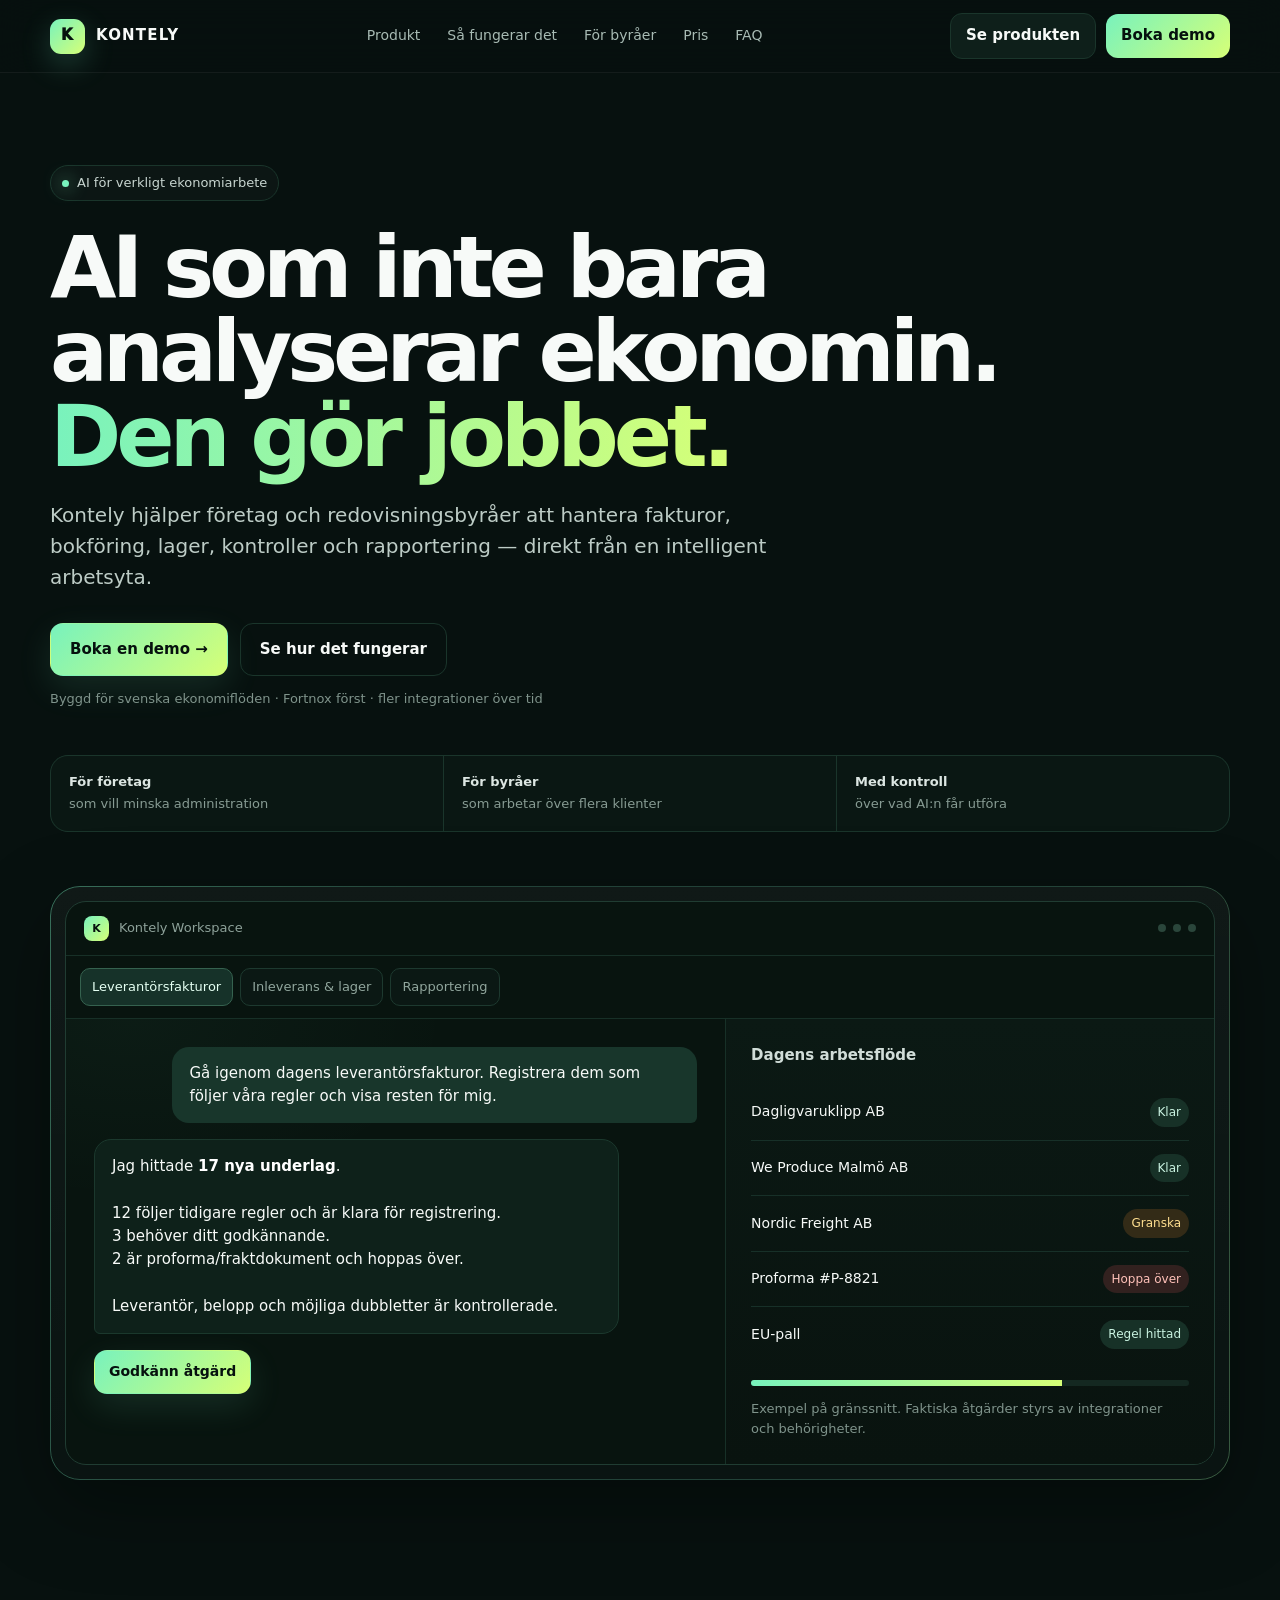
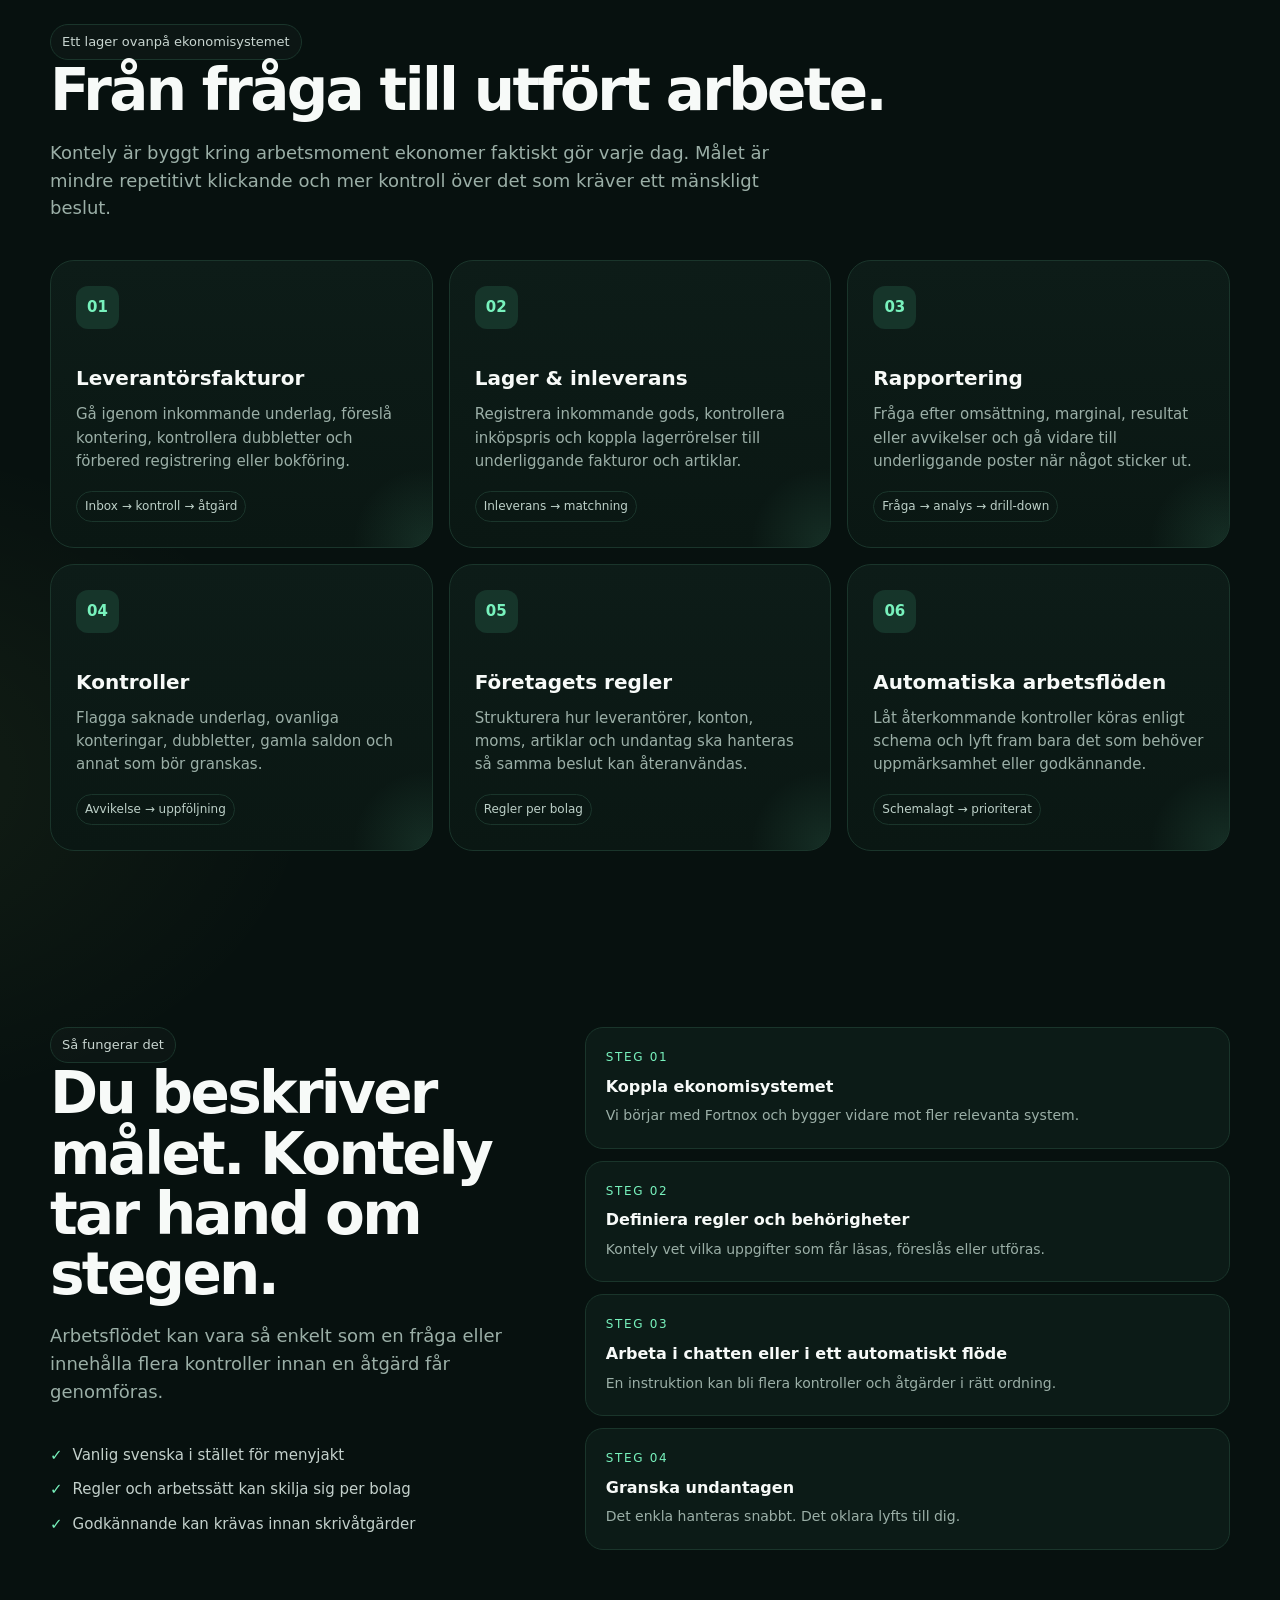
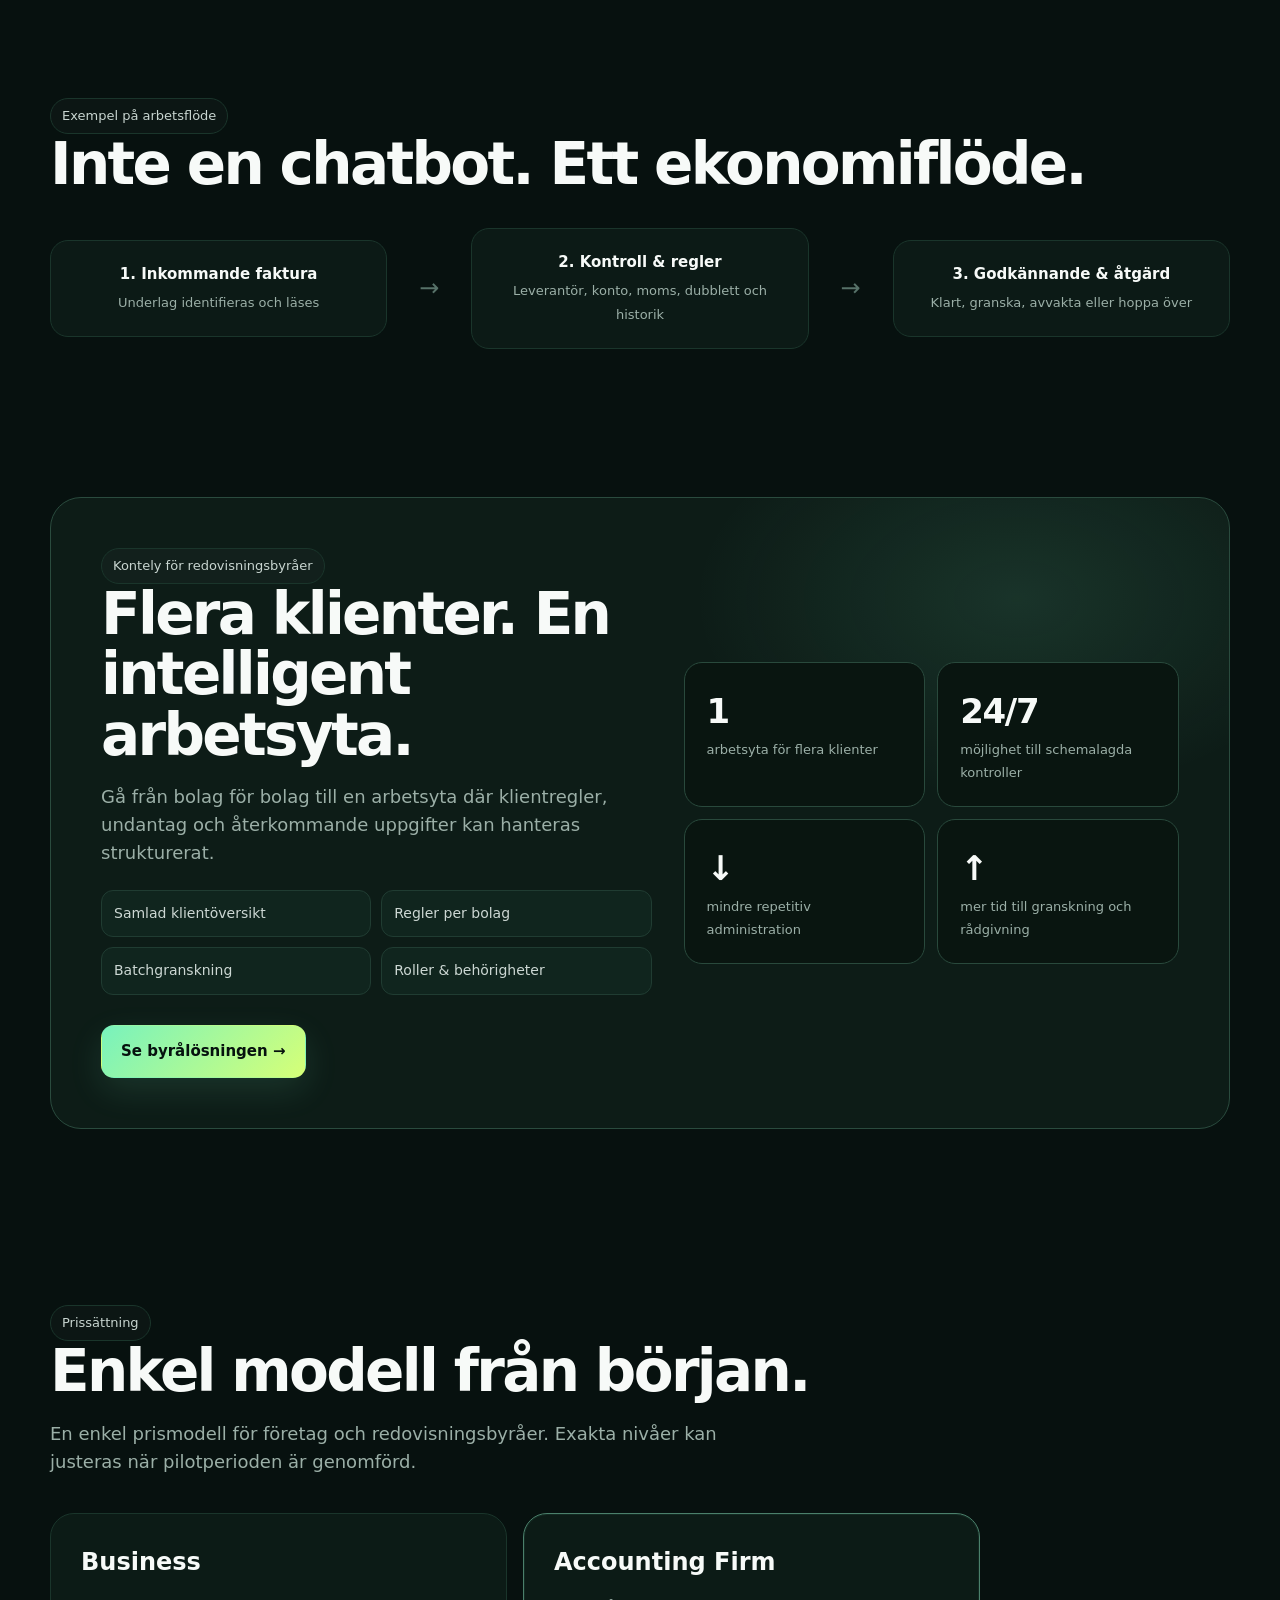
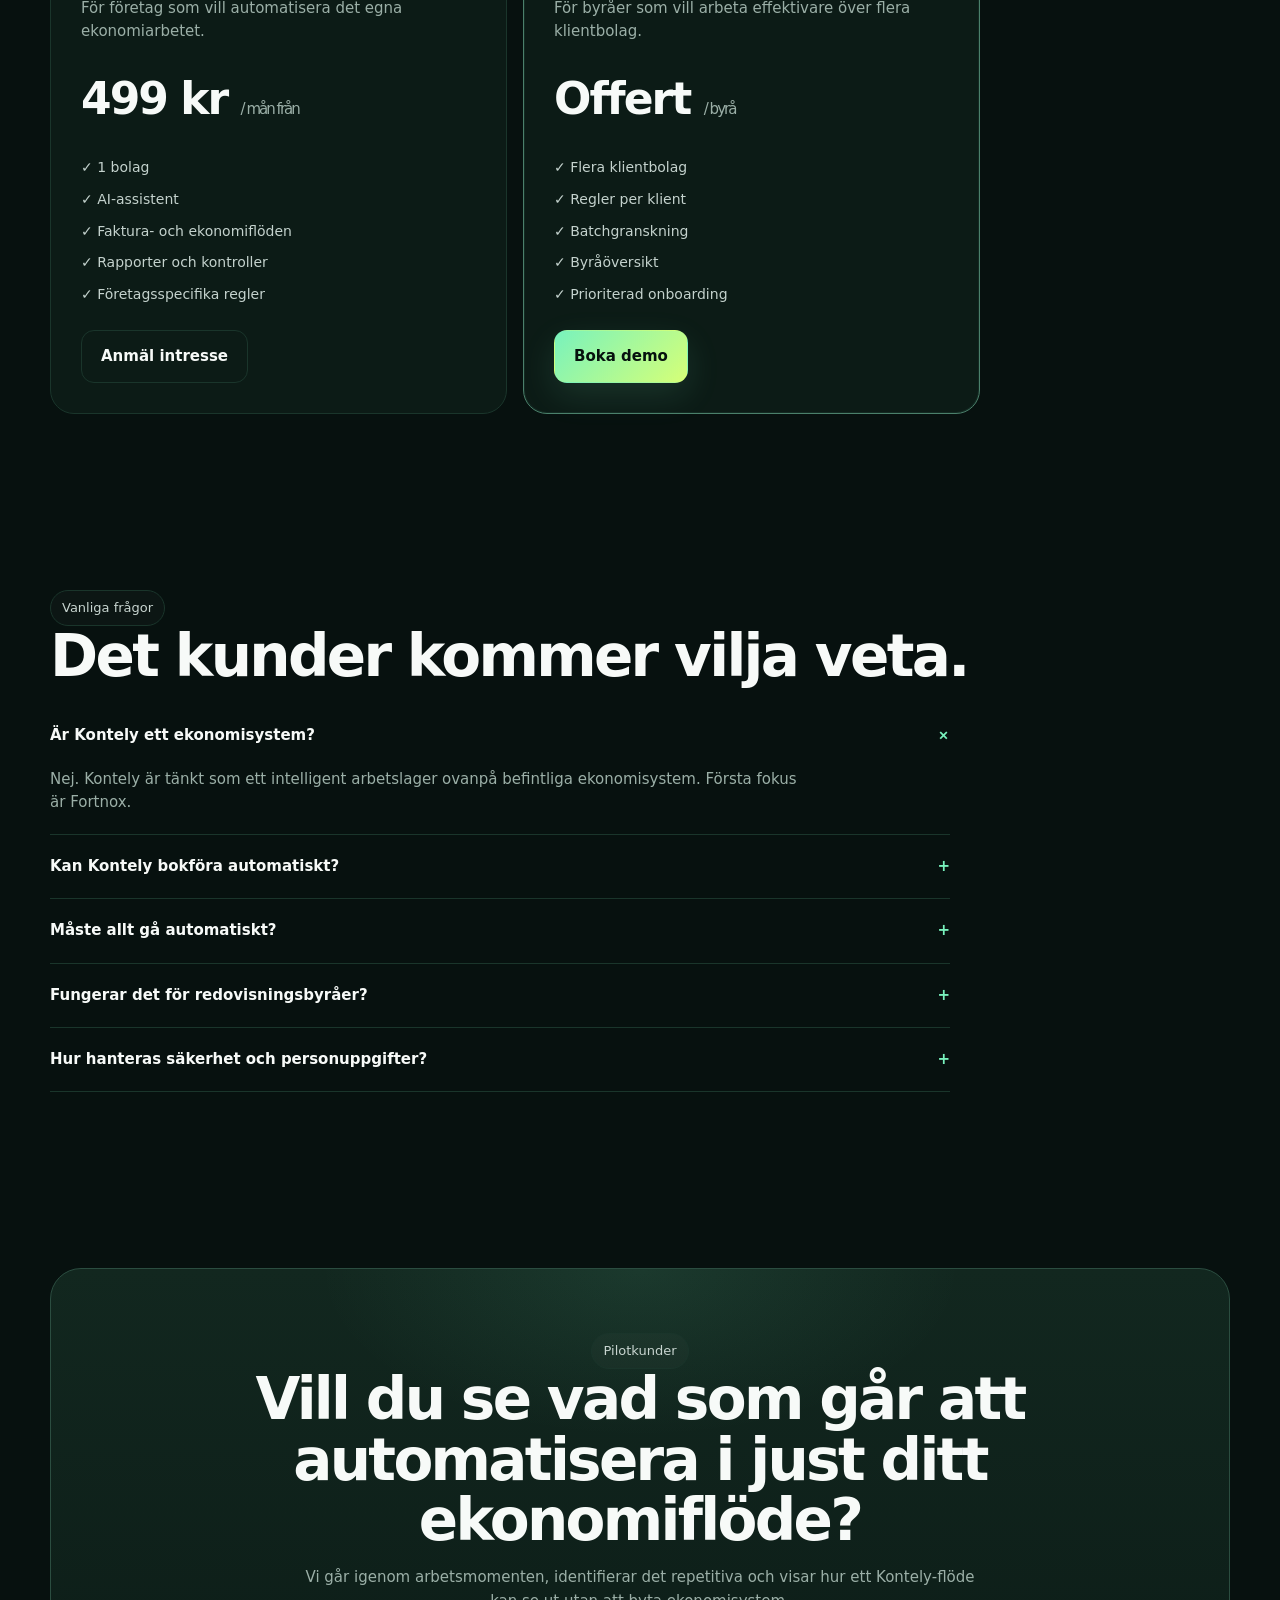
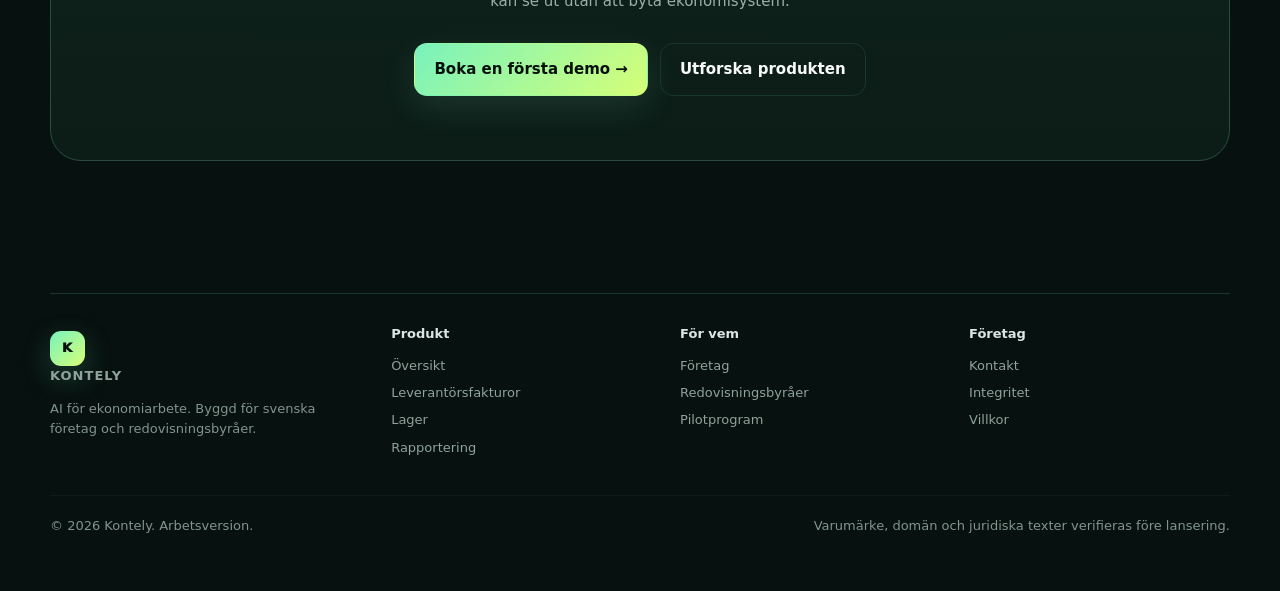
==== index.html @ 3134841c "Add files via upload" ====
<!doctype html><html lang="sv"><head><meta charset="utf-8"><meta name="viewport" content="width=device-width,initial-scale=1"><title>Kontely — AI som gör ekonomiarbetet</title><meta name="description" content="Kontely hjälper svenska företag och redovisningsbyråer att automatisera leverantörsfakturor, bokföring, lager, kontroller och rapportering med AI."><link rel="icon" href="favicon.svg"><link rel="stylesheet" href="styles.css"></head><body>
<nav><div class="wrap navin"><a class="brand" href="index.html"><span class="mark">K</span><span>KONTELY</span></a><div class="links"><a href="produkt.html">Produkt</a><a href="#hur">Så fungerar det</a><a href="byra.html">För byråer</a><a href="#pris">Pris</a><a href="#faq">FAQ</a></div><div class="nav-actions"><a class="navcta" href="produkt.html">Se produkten</a><a class="navcta primary" href="kontakt.html">Boka demo</a><button class="menu-btn">☰</button></div></div></nav>
<main>
<section class="hero"><div class="wrap"><div class="eyebrow"><span class="dot"></span> AI för verkligt ekonomiarbete</div><h1>AI som inte bara analyserar ekonomin.<br><span class="grad">Den gör jobbet.</span></h1><p class="lead">Kontely hjälper företag och redovisningsbyråer att hantera fakturor, bokföring, lager, kontroller och rapportering — direkt från en intelligent arbetsyta.</p><div class="heroactions"><a class="btn primary" href="kontakt.html">Boka en demo →</a><a class="btn ghost" href="#demo">Se hur det fungerar</a></div><div class="micro">Byggd för svenska ekonomiflöden · Fortnox först · fler integrationer över tid</div>
<div class="trustline"><span><strong>För företag</strong> som vill minska administration</span><span><strong>För byråer</strong> som arbetar över flera klienter</span><span><strong>Med kontroll</strong> över vad AI:n får utföra</span></div>
<div class="demo" id="demo"><div class="window"><div class="bar"><div class="window-title"><span class="mini-mark">K</span><span>Kontely Workspace</span></div><span class="lights"><i></i><i></i><i></i></span></div><div class="demo-tabs"><button class="demo-tab active" onclick="setDemo('invoices',this)">Leverantörsfakturor</button><button class="demo-tab" onclick="setDemo('inventory',this)">Inleverans & lager</button><button class="demo-tab" onclick="setDemo('report',this)">Rapportering</button></div><div class="demo-grid"><div class="chat"><div class="msg user" id="demoUser">Gå igenom dagens leverantörsfakturor. Registrera dem som följer våra regler och visa resten för mig.</div><div class="msg ai" id="demoAi">Jag hittade <strong>17 nya underlag</strong>.<br><br>12 följer tidigare regler och är klara för registrering.<br>3 behöver ditt godkännande.<br>2 är proforma/fraktdokument och hoppas över.<br><br>Leverantör, belopp och möjliga dubbletter är kontrollerade.</div><button class="btn primary small" onclick="approveDemo()">Godkänn åtgärd</button><div id="approved" class="micro"></div></div><div class="status"><h3>Dagens arbetsflöde</h3><div id="demoRows"><div class="row"><span>Dagligvaruklipp AB</span><span class="pill">Klar</span></div><div class="row"><span>We Produce Malmö AB</span><span class="pill">Klar</span></div><div class="row"><span>Nordic Freight AB</span><span class="pill warn">Granska</span></div><div class="row"><span>Proforma #P-8821</span><span class="pill skip">Hoppa över</span></div><div class="row"><span>EU-pall</span><span class="pill">Regel hittad</span></div></div><div class="progress"><span></span></div><div class="micro">Exempel på gränssnitt. Faktiska åtgärder styrs av integrationer och behörigheter.</div></div></div></div></div></div></section>

<section class="section" id="produkt"><div class="wrap"><div class="eyebrow">Ett lager ovanpå ekonomisystemet</div><h2>Från fråga till utfört arbete.</h2><p class="sectionintro">Kontely är byggt kring arbetsmoment ekonomer faktiskt gör varje dag. Målet är mindre repetitivt klickande och mer kontroll över det som kräver ett mänskligt beslut.</p><div class="grid3"><article class="card feature-card"><div class="icon">01</div><h3>Leverantörsfakturor</h3><p>Gå igenom inkommande underlag, föreslå kontering, kontrollera dubbletter och förbered registrering eller bokföring.</p><span class="tag">Inbox → kontroll → åtgärd</span></article><article class="card feature-card"><div class="icon">02</div><h3>Lager & inleverans</h3><p>Registrera inkommande gods, kontrollera inköpspris och koppla lagerrörelser till underliggande fakturor och artiklar.</p><span class="tag">Inleverans → matchning</span></article><article class="card feature-card"><div class="icon">03</div><h3>Rapportering</h3><p>Fråga efter omsättning, marginal, resultat eller avvikelser och gå vidare till underliggande poster när något sticker ut.</p><span class="tag">Fråga → analys → drill-down</span></article><article class="card feature-card"><div class="icon">04</div><h3>Kontroller</h3><p>Flagga saknade underlag, ovanliga konteringar, dubbletter, gamla saldon och annat som bör granskas.</p><span class="tag">Avvikelse → uppföljning</span></article><article class="card feature-card"><div class="icon">05</div><h3>Företagets regler</h3><p>Strukturera hur leverantörer, konton, moms, artiklar och undantag ska hanteras så samma beslut kan återanvändas.</p><span class="tag">Regler per bolag</span></article><article class="card feature-card"><div class="icon">06</div><h3>Automatiska arbetsflöden</h3><p>Låt återkommande kontroller köras enligt schema och lyft fram bara det som behöver uppmärksamhet eller godkännande.</p><span class="tag">Schemalagt → prioriterat</span></article></div></div></section>

<section class="section" id="hur"><div class="wrap split"><div><div class="eyebrow">Så fungerar det</div><h2>Du beskriver målet. Kontely tar hand om stegen.</h2><p class="sectionintro">Arbetsflödet kan vara så enkelt som en fråga eller innehålla flera kontroller innan en åtgärd får genomföras.</p><div class="checklist"><div class="check"><i>✓</i><span>Vanlig svenska i stället för menyjakt</span></div><div class="check"><i>✓</i><span>Regler och arbetssätt kan skilja sig per bolag</span></div><div class="check"><i>✓</i><span>Godkännande kan krävas innan skrivåtgärder</span></div></div></div><div class="steps"><div class="step"><div class="number">Steg 01</div><b>Koppla ekonomisystemet</b><span>Vi börjar med Fortnox och bygger vidare mot fler relevanta system.</span></div><div class="step"><div class="number">Steg 02</div><b>Definiera regler och behörigheter</b><span>Kontely vet vilka uppgifter som får läsas, föreslås eller utföras.</span></div><div class="step"><div class="number">Steg 03</div><b>Arbeta i chatten eller i ett automatiskt flöde</b><span>En instruktion kan bli flera kontroller och åtgärder i rätt ordning.</span></div><div class="step"><div class="number">Steg 04</div><b>Granska undantagen</b><span>Det enkla hanteras snabbt. Det oklara lyfts till dig.</span></div></div></div></section>

<section class="section tight"><div class="wrap"><div class="eyebrow">Exempel på arbetsflöde</div><h2>Inte en chatbot. Ett ekonomiflöde.</h2><div class="workflow"><div class="node"><b>1. Inkommande faktura</b><span>Underlag identifieras och läses</span></div><div class="arrow">→</div><div class="node"><b>2. Kontroll & regler</b><span>Leverantör, konto, moms, dubblett och historik</span></div><div class="arrow">→</div><div class="node"><b>3. Godkännande & åtgärd</b><span>Klart, granska, avvakta eller hoppa över</span></div></div></div></section>

<section class="section" id="byra"><div class="wrap"><div class="agency"><div><div class="eyebrow">Kontely för redovisningsbyråer</div><h2>Flera klienter. En intelligent arbetsyta.</h2><p class="sectionintro" style="margin-bottom:0">Gå från bolag för bolag till en arbetsyta där klientregler, undantag och återkommande uppgifter kan hanteras strukturerat.</p><div class="bullets"><div class="bullet">Samlad klientöversikt</div><div class="bullet">Regler per bolag</div><div class="bullet">Batchgranskning</div><div class="bullet">Roller & behörigheter</div></div><div class="heroactions"><a class="btn primary" href="byra.html">Se byrålösningen →</a></div></div><div class="metricbox"><div class="metric"><strong>1</strong><span>arbetsyta för flera klienter</span></div><div class="metric"><strong>24/7</strong><span>möjlighet till schemalagda kontroller</span></div><div class="metric"><strong>↓</strong><span>mindre repetitiv administration</span></div><div class="metric"><strong>↑</strong><span>mer tid till granskning och rådgivning</span></div></div></div></div></section>

<section class="section" id="pris"><div class="wrap"><div class="eyebrow">Prissättning</div><h2>Enkel modell från början.</h2><p class="sectionintro">En enkel prismodell för företag och redovisningsbyråer. Exakta nivåer kan justeras när pilotperioden är genomförd.</p><div class="pricing"><div class="price"><h3>Business</h3><p>För företag som vill automatisera det egna ekonomiarbetet.</p><div class="amount">499 kr <small>/ mån från</small></div><div class="list"><div>✓ 1 bolag</div><div>✓ AI-assistent</div><div>✓ Faktura- och ekonomiflöden</div><div>✓ Rapporter och kontroller</div><div>✓ Företagsspecifika regler</div></div><a href="kontakt.html" class="btn ghost">Anmäl intresse</a></div><div class="price featured"><h3>Accounting Firm</h3><p>För byråer som vill arbeta effektivare över flera klientbolag.</p><div class="amount">Offert <small>/ byrå</small></div><div class="list"><div>✓ Flera klientbolag</div><div>✓ Regler per klient</div><div>✓ Batchgranskning</div><div>✓ Byråöversikt</div><div>✓ Prioriterad onboarding</div></div><a href="kontakt.html" class="btn primary">Boka demo</a></div></div></div></section>

<section class="section" id="faq"><div class="wrap"><div class="eyebrow">Vanliga frågor</div><h2>Det kunder kommer vilja veta.</h2><div class="faq"><div class="faq-item open"><button class="faq-q"><span>Är Kontely ett ekonomisystem?</span><span>+</span></button><div class="faq-a">Nej. Kontely är tänkt som ett intelligent arbetslager ovanpå befintliga ekonomisystem. Första fokus är Fortnox.</div></div><div class="faq-item"><button class="faq-q"><span>Kan Kontely bokföra automatiskt?</span><span>+</span></button><div class="faq-a">Målet är att stödja både förslag, registrering och automatiserade åtgärder där integrationen och kundens behörigheter tillåter det. Exakt nivå konfigureras per arbetsflöde.</div></div><div class="faq-item"><button class="faq-q"><span>Måste allt gå automatiskt?</span><span>+</span></button><div class="faq-a">Nej. Tvärtom kan Kontely byggas så att vissa steg alltid kräver godkännande medan enklare kontroller och läsningar går automatiskt.</div></div><div class="faq-item"><button class="faq-q"><span>Fungerar det för redovisningsbyråer?</span><span>+</span></button><div class="faq-a">Ja, byråspåret är centralt: flera klientbolag, separata regler och en gemensam arbetsyta är en av de viktigaste produktidéerna.</div></div><div class="faq-item"><button class="faq-q"><span>Hur hanteras säkerhet och personuppgifter?</span><span>+</span></button><div class="faq-a">Den slutliga lösningen behöver dokumenterade behörigheter, loggning, databehandling, personuppgiftsbiträdesavtal och tekniska säkerhetsrutiner. De delarna färdigställs innan skarp lansering.</div></div></div></div></section>

<section class="section"><div class="wrap"><div class="cta"><div class="eyebrow">Pilotkunder</div><h2>Vill du se vad som går att automatisera i just ditt ekonomiflöde?</h2><p>Vi går igenom arbetsmomenten, identifierar det repetitiva och visar hur ett Kontely-flöde kan se ut utan att byta ekonomisystem.</p><div class="heroactions" style="justify-content:center"><a class="btn primary" href="kontakt.html">Boka en första demo →</a><a class="btn ghost" href="produkt.html">Utforska produkten</a></div></div></div></section>
</main>
<footer class="footer"><div class="wrap"><div class="foot"><div class="foot-brand"><a class="brand" href="index.html"><span class="mark">K</span><span>KONTELY</span></a><p>AI för ekonomiarbete. Byggd för svenska företag och redovisningsbyråer.</p></div><div><h4>Produkt</h4><a href="produkt.html">Översikt</a><a href="produkt.html#fakturor">Leverantörsfakturor</a><a href="produkt.html#lager">Lager</a><a href="produkt.html#rapportering">Rapportering</a></div><div><h4>För vem</h4><a href="index.html#pris">Företag</a><a href="byra.html">Redovisningsbyråer</a><a href="kontakt.html">Pilotprogram</a></div><div><h4>Företag</h4><a href="kontakt.html">Kontakt</a><a href="integritet.html">Integritet</a><a href="villkor.html">Villkor</a></div></div><div class="copyright"><span>© 2026 Kontely. Arbetsversion.</span><span>Varumärke, domän och juridiska texter verifieras före lansering.</span></div></div></footer><script src="app.js"></script></body></html>
---- styles.css ----
:root{
  --bg:#07110f;--bg-soft:#0a1713;--panel:#0d1c18;--panel-2:#10231d;
  --text:#f7faf8;--muted:#9bafa7;--muted2:#74877f;--line:#1a352b;
  --green:#78f2bd;--lime:#d6ff77;--amber:#ffd982;--red:#ffaaa0;--blue:#9fc9ff;
  --max:1180px;--radius:24px;--shadow:0 28px 80px rgba(0,0,0,.34);
}
*{box-sizing:border-box}html{scroll-behavior:smooth}body{margin:0;color:var(--text);background:
radial-gradient(900px 520px at 80% -5%,rgba(120,242,189,.13),transparent 60%),
radial-gradient(700px 520px at -10% 34%,rgba(214,255,119,.055),transparent 64%),var(--bg);
font:15px/1.55 Inter,ui-sans-serif,system-ui,-apple-system,BlinkMacSystemFont,"Segoe UI",sans-serif;-webkit-font-smoothing:antialiased}
a{color:inherit;text-decoration:none}button,input,textarea,select{font:inherit}button{color:inherit}.wrap{width:min(var(--max),calc(100% - 40px));margin:auto}
nav{position:sticky;top:0;z-index:50;border-bottom:1px solid rgba(255,255,255,.055);background:rgba(7,17,15,.76);backdrop-filter:blur(18px)}
.navin{height:72px;display:flex;align-items:center;justify-content:space-between;gap:28px}.brand{display:flex;align-items:center;gap:11px;font-weight:850;letter-spacing:.08em}.mark{width:35px;height:35px;border-radius:11px;display:grid;place-items:center;background:linear-gradient(135deg,var(--green),var(--lime));color:#06110e;font-weight:950;box-shadow:0 10px 30px rgba(120,242,189,.22)}.links{display:flex;align-items:center;gap:27px;color:#a8bbb4;font-size:14px}.links a:hover{color:#fff}.nav-actions{display:flex;align-items:center;gap:10px}.navcta{padding:10px 15px;border-radius:12px;border:1px solid var(--line);background:#0e1f1a;font-weight:750}.navcta.primary{border:0;background:linear-gradient(135deg,var(--green),var(--lime));color:#06110e}.menu-btn{display:none;background:#0d1c18;border:1px solid var(--line);border-radius:11px;padding:8px 11px}
.hero{padding:92px 0 56px}.hero.compact{padding:70px 0 34px}.eyebrow{display:inline-flex;align-items:center;gap:8px;padding:7px 11px;border:1px solid var(--line);border-radius:999px;background:rgba(255,255,255,.018);color:#c8d5d0;font-size:13px}.dot{width:7px;height:7px;border-radius:50%;background:var(--green);box-shadow:0 0 18px var(--green)}
h1,h2,h3{margin-top:0}.hero h1{max-width:960px;font-size:clamp(52px,7vw,86px);line-height:.98;letter-spacing:-.06em;margin:24px 0 22px}.hero.compact h1{font-size:clamp(44px,6vw,70px)}.grad{background:linear-gradient(90deg,var(--green),var(--lime));-webkit-background-clip:text;background-clip:text;color:transparent}.lead{max-width:770px;color:#bdccc6;font-size:20px}.heroactions{display:flex;gap:12px;flex-wrap:wrap;margin-top:30px}.btn{display:inline-flex;align-items:center;justify-content:center;gap:8px;padding:14px 19px;border-radius:13px;border:1px solid var(--line);background:#0c1b17;cursor:pointer;font-weight:760;transition:.18s ease}.btn:hover{transform:translateY(-2px);border-color:#315548}.btn.primary{background:linear-gradient(135deg,var(--green),var(--lime));color:#06110e;border-color:transparent;box-shadow:0 12px 34px rgba(120,242,189,.12)}.btn.ghost{background:transparent}.btn.small{padding:10px 14px;font-size:14px}.micro{font-size:13px;color:#7f938b;margin-top:13px}
.trustline{display:grid;grid-template-columns:repeat(3,1fr);gap:1px;margin-top:46px;border:1px solid var(--line);border-radius:18px;overflow:hidden;background:var(--line)}.trustline span{padding:16px 18px;background:#0a1713;color:#879b93;font-size:13px}.trustline strong{display:block;color:#dce6e2;margin-bottom:2px;font-size:13px}
.demo{position:relative;margin-top:54px;padding:14px;border:1px solid #224238;border-radius:30px;background:linear-gradient(180deg,rgba(255,255,255,.035),rgba(255,255,255,.012));box-shadow:var(--shadow)}.demo:before{content:"";position:absolute;inset:-1px;border-radius:30px;padding:1px;background:linear-gradient(110deg,rgba(120,242,189,.26),transparent 28%,transparent 70%,rgba(214,255,119,.13));-webkit-mask:linear-gradient(#000 0 0) content-box,linear-gradient(#000 0 0);-webkit-mask-composite:xor;pointer-events:none}.window{border:1px solid #203c32;border-radius:21px;overflow:hidden;background:#08140f}.bar{height:54px;display:flex;align-items:center;justify-content:space-between;padding:0 18px;border-bottom:1px solid #173027;color:#8ea29a;font-size:13px}.window-title{display:flex;align-items:center;gap:10px}.mini-mark{width:25px;height:25px;border-radius:8px;display:grid;place-items:center;background:linear-gradient(135deg,var(--green),var(--lime));color:#06110e;font-size:11px;font-weight:900}.lights{display:flex;gap:7px}.lights i{width:8px;height:8px;border-radius:50%;background:#2a463b}.demo-tabs{display:flex;gap:7px;padding:12px 14px;border-bottom:1px solid #173027;overflow:auto}.demo-tab{white-space:nowrap;padding:8px 11px;border-radius:10px;border:1px solid #1d392f;background:#0b1814;color:#91a69d;font-size:13px;cursor:pointer}.demo-tab.active{background:#163229;color:#e4fff2;border-color:#35624f}.demo-grid{display:grid;grid-template-columns:1.15fr .85fr;min-height:430px}.chat{padding:28px;border-right:1px solid #173027;background:radial-gradient(460px 260px at 10% 0,rgba(120,242,189,.035),transparent 70%)}.msg{max-width:87%;padding:15px 17px;border-radius:17px;margin-bottom:16px;font-size:15px}.user{margin-left:auto;background:#18362b;border-bottom-right-radius:6px}.ai{background:#0e211a;border:1px solid #1b382d;border-bottom-left-radius:6px}.ai strong{color:#fff}.status{padding:25px;background:linear-gradient(180deg,#0b1914,#09130f)}.status h3{margin:0 0 18px;font-size:15px;color:#d1ddd8}.row{display:flex;justify-content:space-between;gap:14px;align-items:center;padding:13px 0;border-bottom:1px solid #173028;font-size:14px}.row:last-child{border-bottom:0}.pill{white-space:nowrap;padding:5px 8px;border-radius:999px;background:#173127;color:#c9f3e1;font-size:12px}.pill.warn{background:#332b17;color:#ffdf90}.pill.skip{background:#32211f;color:#ffc1b9}.pill.info{background:#17283a;color:#c0dcff}.progress{height:6px;border-radius:999px;background:#142821;overflow:hidden;margin-top:18px}.progress span{display:block;width:71%;height:100%;background:linear-gradient(90deg,var(--green),var(--lime))}
.section{padding:88px 0}.section.tight{padding:60px 0}.section h2{font-size:clamp(36px,5vw,58px);line-height:1.04;letter-spacing:-.046em;margin:0 0 18px}.sectionintro{max-width:720px;color:var(--muted);font-size:18px;margin-bottom:38px}.grid3{display:grid;grid-template-columns:repeat(3,1fr);gap:16px}.grid2{display:grid;grid-template-columns:repeat(2,1fr);gap:16px}.card{position:relative;overflow:hidden;padding:25px;border:1px solid var(--line);border-radius:var(--radius);background:linear-gradient(180deg,var(--panel),#0a1713);transition:.18s ease}.card:hover{transform:translateY(-3px);border-color:#32574a}.card .icon{width:43px;height:43px;display:grid;place-items:center;border-radius:12px;background:#16352a;color:var(--green);font-weight:850;margin-bottom:34px}.card h3{margin:0 0 9px;font-size:20px}.card p{margin:0;color:var(--muted)}.card .tag{display:inline-block;margin-top:18px;padding:5px 8px;border:1px solid var(--line);border-radius:999px;color:#bdd0c8;font-size:12px}.feature-card{min-height:242px}.feature-card:after{content:"";position:absolute;width:150px;height:150px;right:-70px;bottom:-70px;background:radial-gradient(circle,rgba(120,242,189,.1),transparent 70%)}
.split{display:grid;grid-template-columns:.86fr 1.14fr;gap:48px;align-items:start}.steps{display:grid;gap:12px}.step{padding:20px;border:1px solid var(--line);border-radius:18px;background:#0c1b17}.step b{display:block;margin-bottom:5px;font-size:16px}.step span{color:var(--muted);font-size:14px}.number{margin-bottom:8px;color:var(--green);font-size:12px;letter-spacing:.14em;text-transform:uppercase}.checklist{display:grid;gap:11px;margin-top:24px}.check{display:flex;gap:10px;align-items:flex-start;color:#c3d0cb}.check i{font-style:normal;color:var(--green);font-weight:900}
.workflow{display:grid;grid-template-columns:1fr 68px 1fr 68px 1fr;gap:8px;align-items:center;margin-top:34px}.node{padding:22px;border:1px solid var(--line);border-radius:18px;background:#0c1a16;text-align:center}.node b{display:block;margin-bottom:5px}.node span{color:var(--muted);font-size:13px}.arrow{text-align:center;color:#577269;font-size:24px}
.agency{display:grid;grid-template-columns:1fr .9fr;gap:32px;align-items:center;padding:50px;border:1px solid #2a4b3e;border-radius:31px;background:radial-gradient(520px 320px at 82% 16%,rgba(120,242,189,.11),transparent 62%),#0d1c17}.agency h2{margin:0 0 15px}.bullets{display:grid;grid-template-columns:1fr 1fr;gap:10px;margin-top:23px}.bullet{padding:12px;border:1px solid #203c32;border-radius:12px;background:#10251e;color:#ccd7d3;font-size:14px}.metricbox{display:grid;grid-template-columns:1fr 1fr;gap:12px}.metric{padding:22px;border:1px solid #29493c;border-radius:18px;background:#091510}.metric strong{display:block;font-size:34px;letter-spacing:-.04em}.metric span{color:var(--muted);font-size:13px}
.pricing{display:grid;grid-template-columns:1fr 1fr;gap:16px;max-width:930px}.price{padding:30px;border:1px solid var(--line);border-radius:24px;background:#0c1b16}.price.featured{border-color:#4b806b;box-shadow:0 0 0 1px rgba(120,242,189,.07) inset}.price h3{font-size:24px;margin:0}.price p{color:var(--muted)}.amount{margin:22px 0 4px;font-size:44px;font-weight:850;letter-spacing:-.045em}.amount small{font-size:15px;color:var(--muted);font-weight:500}.list{display:grid;gap:10px;margin:24px 0}.list div{color:#c4d2cd;font-size:14px}
.faq{max-width:900px}.faq-item{border-bottom:1px solid var(--line)}.faq-q{width:100%;display:flex;justify-content:space-between;gap:20px;padding:20px 0;background:none;border:0;text-align:left;font-weight:750;cursor:pointer}.faq-q span:last-child{color:var(--green)}.faq-a{display:none;max-width:760px;padding:0 0 20px;color:var(--muted)}.faq-item.open .faq-a{display:block}.faq-item.open .faq-q span:last-child{transform:rotate(45deg)}
.cta{padding:64px;border:1px solid #2b4d40;border-radius:31px;text-align:center;background:radial-gradient(460px 240px at 50% 0,rgba(120,242,189,.09),transparent 70%),linear-gradient(180deg,#12271f,#0c1c17)}.cta h2{max-width:790px;margin:0 auto 16px}.cta p{max-width:670px;margin:0 auto 28px;color:var(--muted)}
.form-wrap{display:grid;grid-template-columns:.85fr 1.15fr;gap:30px}.form-card,.page-card{padding:28px;border:1px solid var(--line);border-radius:24px;background:#0c1a16}.field{display:grid;gap:7px;margin-bottom:15px}.field label{font-size:13px;color:#cbd7d2}.field input,.field textarea,.field select{width:100%;padding:13px 14px;border:1px solid #203c32;border-radius:12px;background:#081510;color:#fff;outline:none}.field input:focus,.field textarea:focus,.field select:focus{border-color:#4f9075}.field textarea{min-height:120px;resize:vertical}.form-note{margin-top:11px;color:#81948c;font-size:12px}.success{display:none;margin-top:14px;padding:12px;border:1px solid #2d654f;border-radius:12px;background:#102c22;color:#c9f3e1}
.footer{padding:44px 0 55px;color:#81958d;font-size:13px}.foot{display:grid;grid-template-columns:1.2fr 1fr 1fr 1fr;gap:28px;padding-top:30px;border-top:1px solid var(--line)}.foot h4{margin:0 0 12px;color:#dbe5e1;font-size:13px}.foot a{display:block;margin:7px 0;color:#8fa39a}.foot a:hover{color:#fff}.foot-brand{max-width:280px}.copyright{display:flex;justify-content:space-between;gap:20px;flex-wrap:wrap;margin-top:30px;padding-top:20px;border-top:1px solid rgba(255,255,255,.04)}.legal{max-width:850px}.legal h2{font-size:30px;margin-top:36px}.legal p,.legal li{color:#a9bbb3}.notice{margin:22px 0;padding:14px 16px;border:1px solid #4b4631;border-radius:14px;background:#211f13;color:#efdf9d}.badges{display:flex;flex-wrap:wrap;gap:9px;margin-top:22px}.badge{padding:7px 10px;border:1px solid var(--line);border-radius:999px;background:#0b1b16;color:#b7c8c1;font-size:12px}
@media(max-width:900px){.links{display:none}.menu-btn{display:block}.nav-actions .navcta:not(.primary){display:none}.hero{padding-top:60px}.demo-grid,.split,.agency,.form-wrap{grid-template-columns:1fr}.chat{border-right:0;border-bottom:1px solid #173027}.grid3,.pricing{grid-template-columns:1fr}.workflow{grid-template-columns:1fr}.arrow{transform:rotate(90deg)}.agency{padding:32px}.foot{grid-template-columns:1fr 1fr}.hero h1{font-size:56px}.trustline{grid-template-columns:1fr}}
@media(max-width:560px){.wrap{width:min(100% - 26px,var(--max))}.hero h1{font-size:45px}.lead{font-size:18px}.section{padding:68px 0}.grid2,.bullets,.metricbox,.foot{grid-template-columns:1fr}.cta{padding:36px 22px}.agency{padding:26px}.demo{padding:8px}.bar{font-size:12px}.chat,.status{padding:18px}.msg{max-width:96%}.navin{height:66px}.navcta.primary{padding:9px 12px}.heroactions .btn{width:100%}}
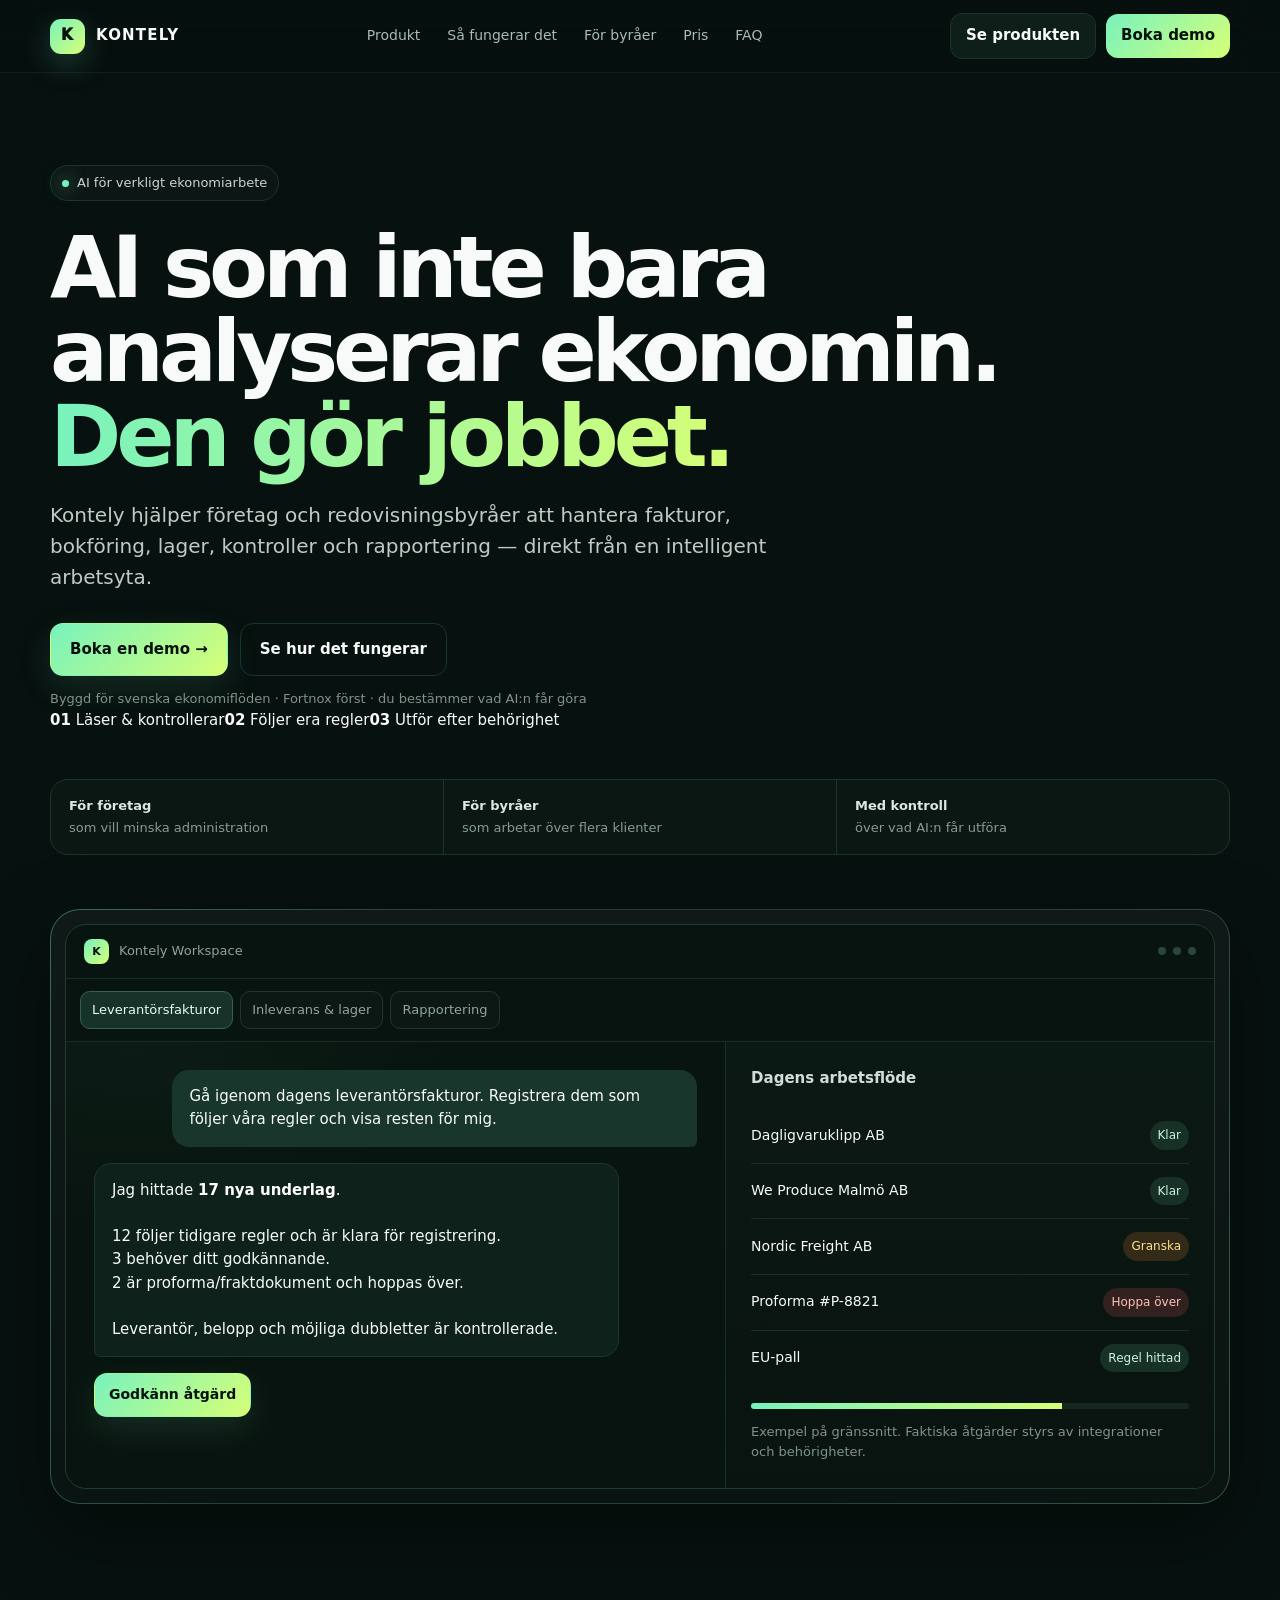
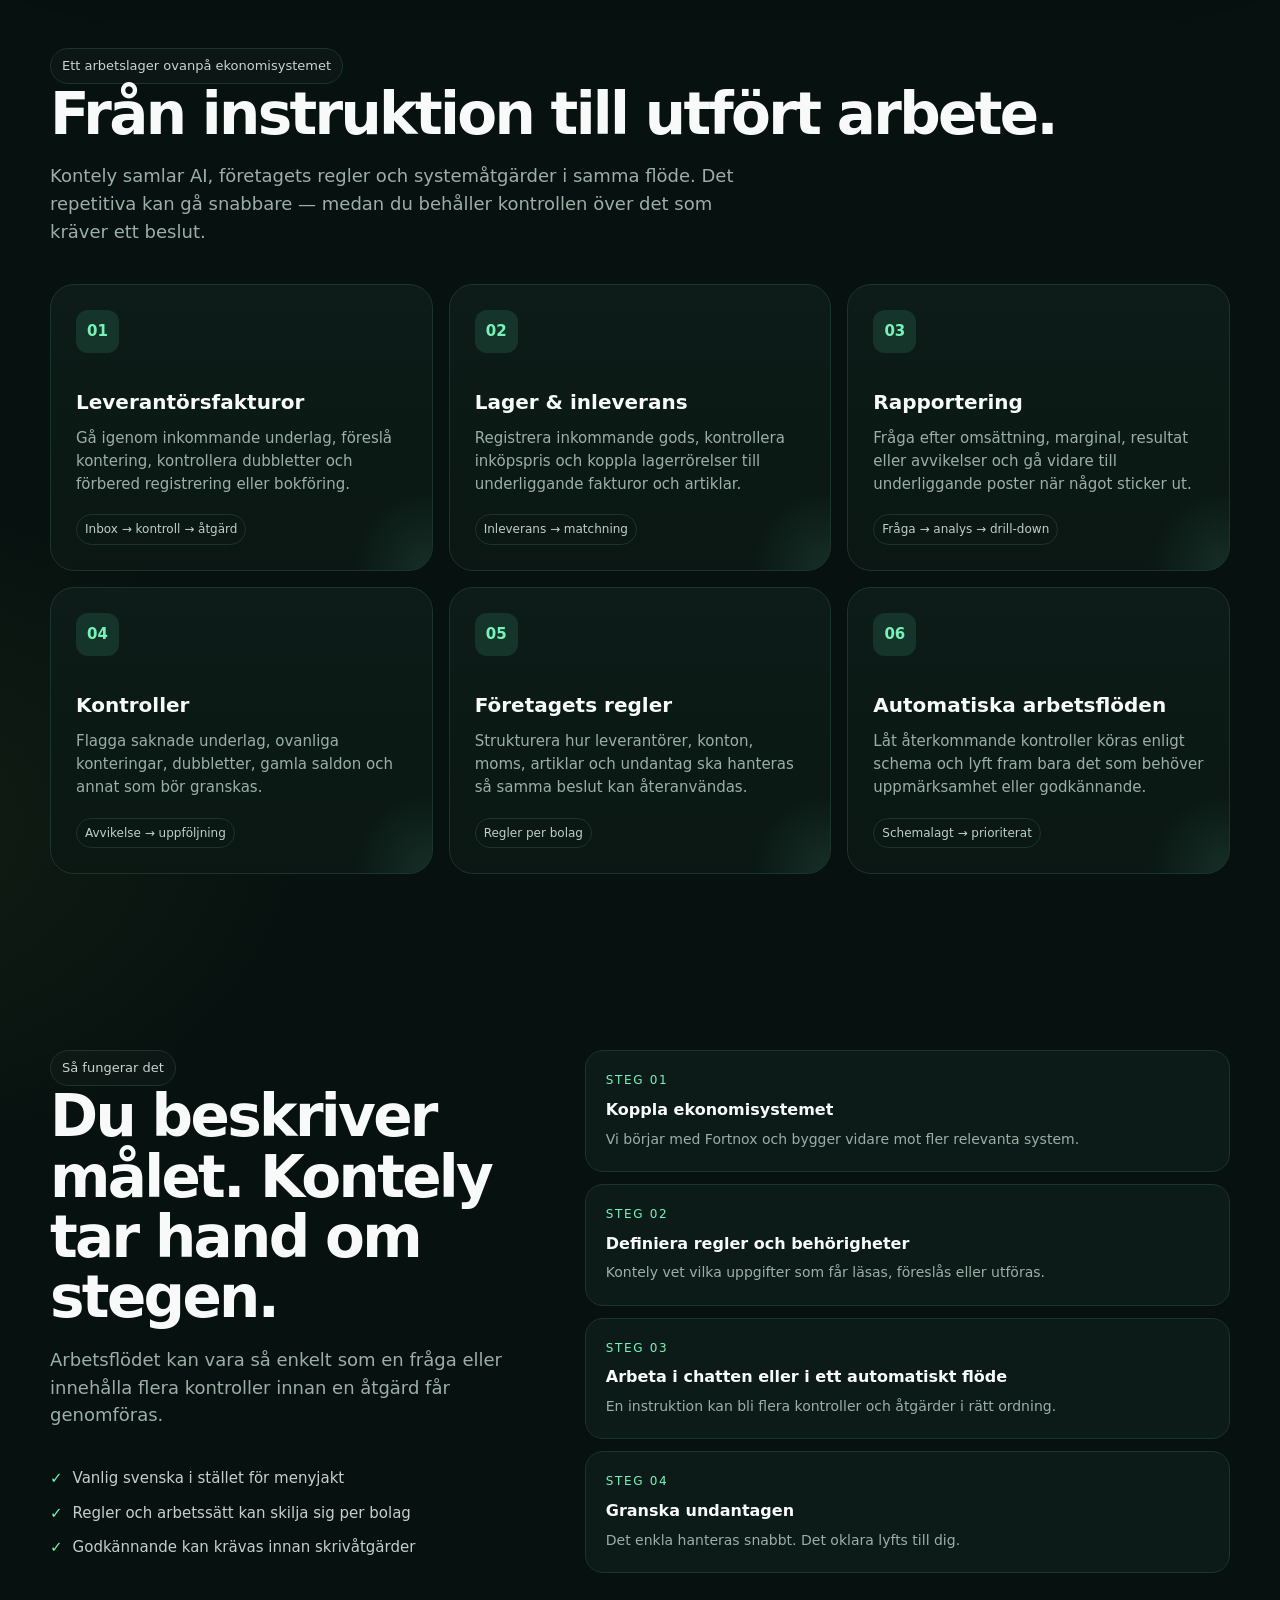
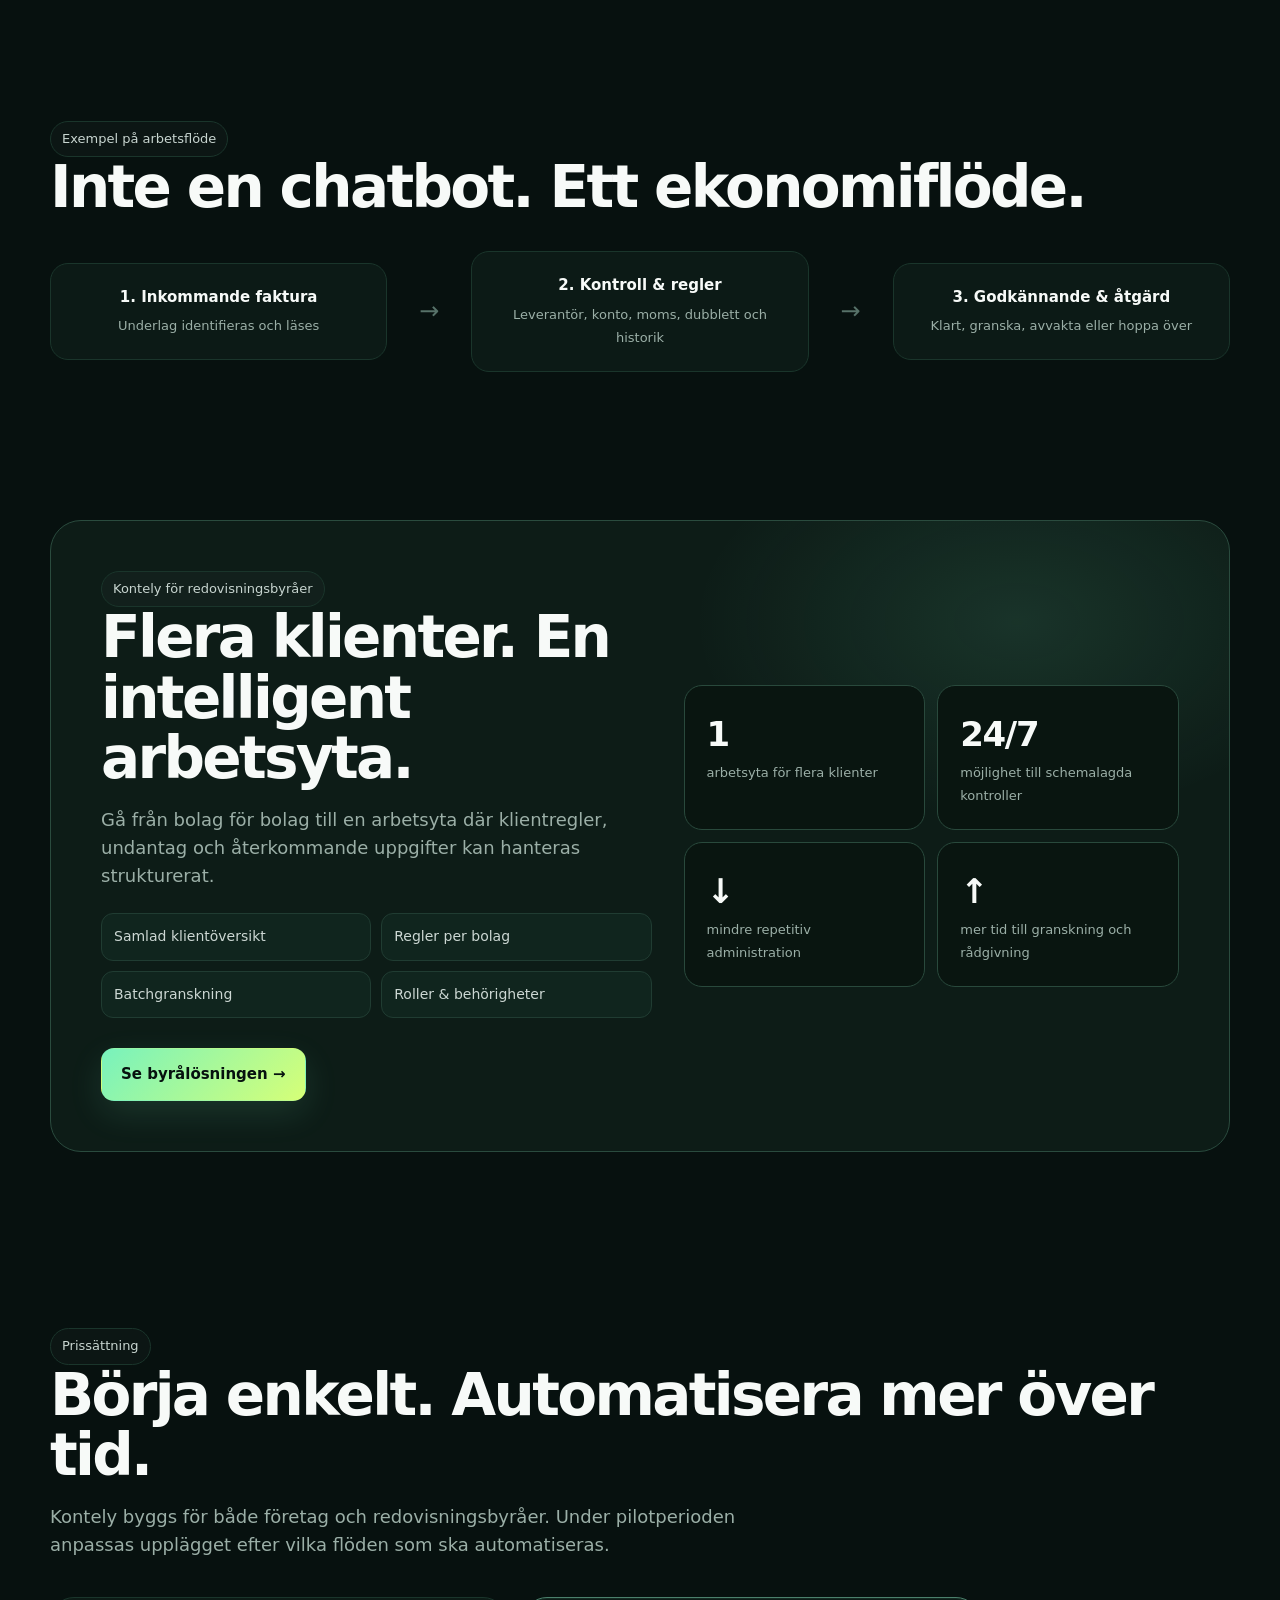
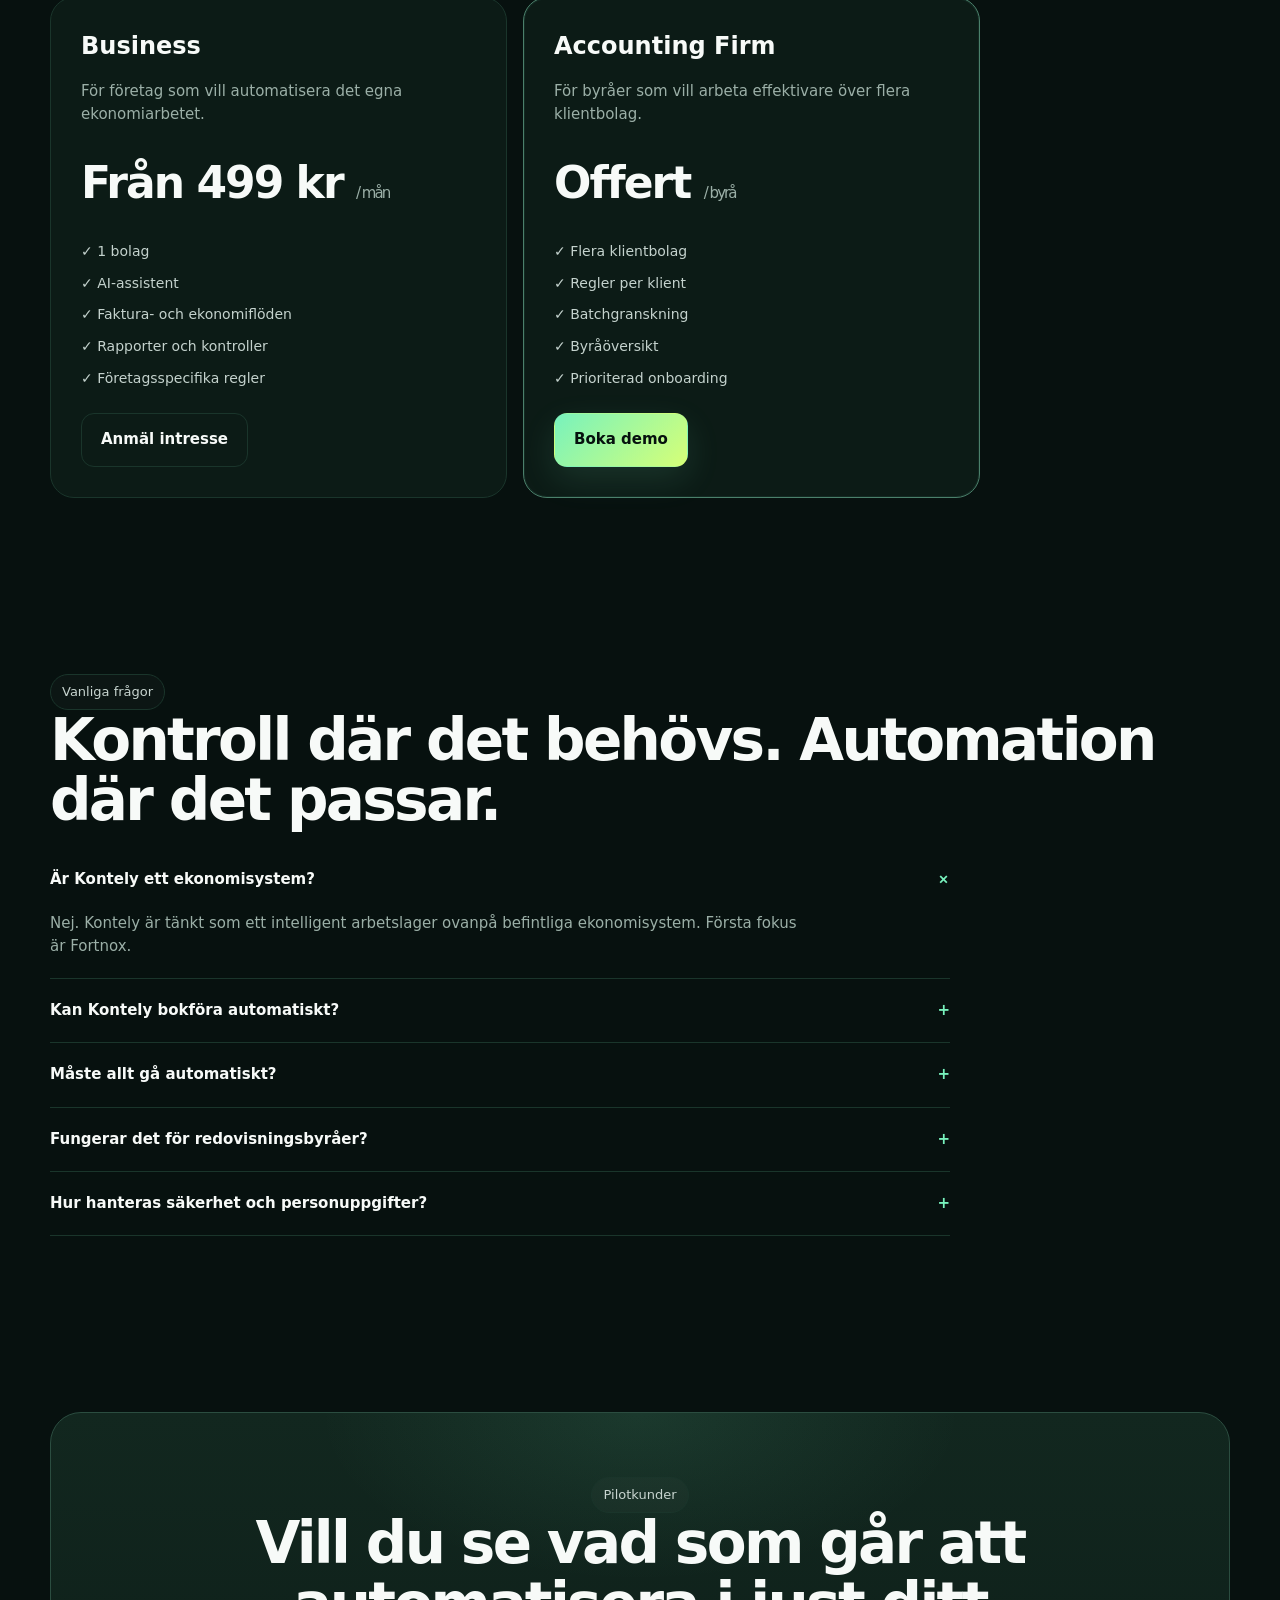
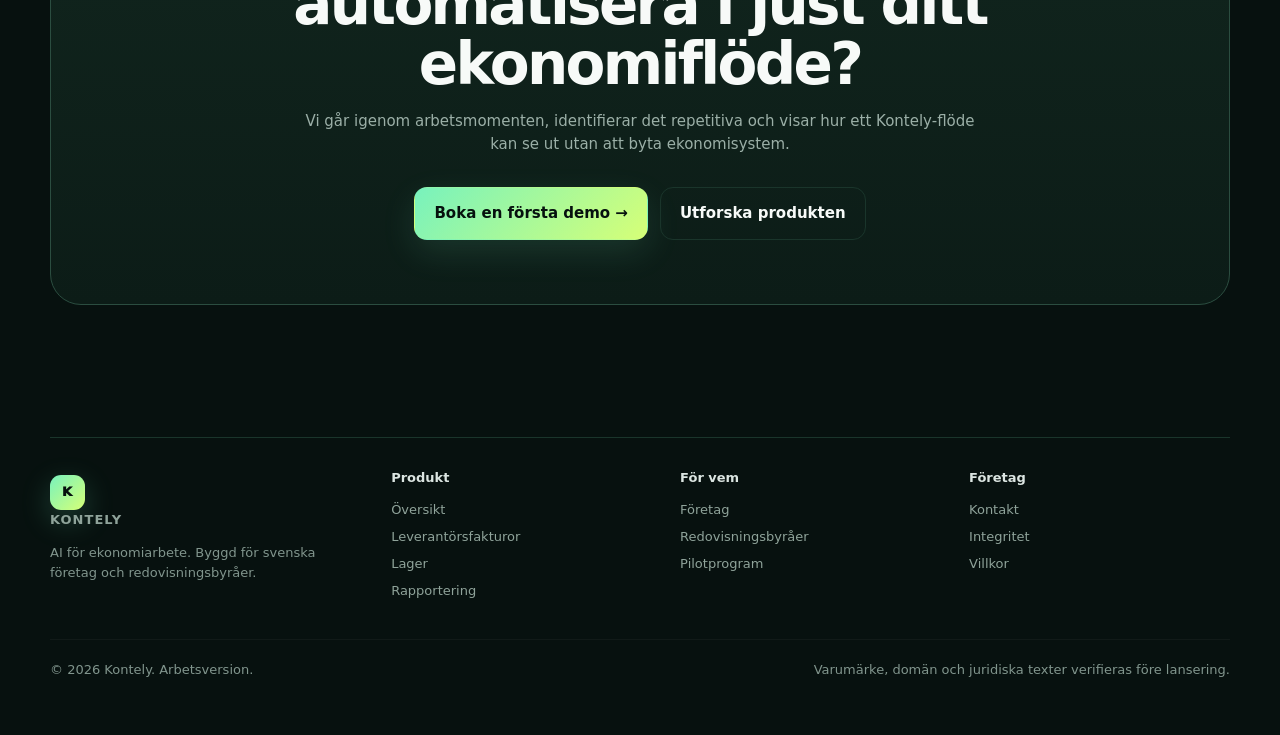
==== commit 8a91a4b3: "Polish homepage messaging and metadata" ====
--- a/index.html
+++ b/index.html
@@ -1,11 +1,11 @@
-<!doctype html><html lang="sv"><head><meta charset="utf-8"><meta name="viewport" content="width=device-width,initial-scale=1"><title>Kontely — AI som gör ekonomiarbetet</title><meta name="description" content="Kontely hjälper svenska företag och redovisningsbyråer att automatisera leverantörsfakturor, bokföring, lager, kontroller och rapportering med AI."><link rel="icon" href="favicon.svg"><link rel="stylesheet" href="styles.css"></head><body>
+<!doctype html><html lang="sv"><head><meta charset="utf-8"><meta name="viewport" content="width=device-width,initial-scale=1"><title>Kontely — AI som gör ekonomiarbetet</title><meta name="description" content="Kontely hjälper svenska företag och redovisningsbyråer att automatisera leverantörsfakturor, lager, kontroller och rapportering med AI."><meta name="theme-color" content="#07110f"><meta property="og:title" content="Kontely — AI som gör ekonomiarbetet"><meta property="og:description" content="Från inkommande underlag till kontroll, godkännande och åtgärd — i en intelligent arbetsyta."><meta property="og:type" content="website"><link rel="icon" href="favicon.svg"><link rel="stylesheet" href="styles.css"></head><body>
 <nav><div class="wrap navin"><a class="brand" href="index.html"><span class="mark">K</span><span>KONTELY</span></a><div class="links"><a href="produkt.html">Produkt</a><a href="#hur">Så fungerar det</a><a href="byra.html">För byråer</a><a href="#pris">Pris</a><a href="#faq">FAQ</a></div><div class="nav-actions"><a class="navcta" href="produkt.html">Se produkten</a><a class="navcta primary" href="kontakt.html">Boka demo</a><button class="menu-btn">☰</button></div></div></nav>
 <main>
-<section class="hero"><div class="wrap"><div class="eyebrow"><span class="dot"></span> AI för verkligt ekonomiarbete</div><h1>AI som inte bara analyserar ekonomin.<br><span class="grad">Den gör jobbet.</span></h1><p class="lead">Kontely hjälper företag och redovisningsbyråer att hantera fakturor, bokföring, lager, kontroller och rapportering — direkt från en intelligent arbetsyta.</p><div class="heroactions"><a class="btn primary" href="kontakt.html">Boka en demo →</a><a class="btn ghost" href="#demo">Se hur det fungerar</a></div><div class="micro">Byggd för svenska ekonomiflöden · Fortnox först · fler integrationer över tid</div>
+<section class="hero"><div class="wrap"><div class="eyebrow"><span class="dot"></span> AI för verkligt ekonomiarbete</div><h1>AI som inte bara analyserar ekonomin.<br><span class="grad">Den gör jobbet.</span></h1><p class="lead">Kontely hjälper företag och redovisningsbyråer att hantera fakturor, bokföring, lager, kontroller och rapportering — direkt från en intelligent arbetsyta.</p><div class="heroactions"><a class="btn primary" href="kontakt.html">Boka en demo →</a><a class="btn ghost" href="#demo">Se hur det fungerar</a></div><div class="micro">Byggd för svenska ekonomiflöden · Fortnox först · du bestämmer vad AI:n får göra</div><div class="hero-proof"><span><b>01</b> Läser & kontrollerar</span><span><b>02</b> Följer era regler</span><span><b>03</b> Utför efter behörighet</span></div>
 <div class="trustline"><span><strong>För företag</strong> som vill minska administration</span><span><strong>För byråer</strong> som arbetar över flera klienter</span><span><strong>Med kontroll</strong> över vad AI:n får utföra</span></div>
 <div class="demo" id="demo"><div class="window"><div class="bar"><div class="window-title"><span class="mini-mark">K</span><span>Kontely Workspace</span></div><span class="lights"><i></i><i></i><i></i></span></div><div class="demo-tabs"><button class="demo-tab active" onclick="setDemo('invoices',this)">Leverantörsfakturor</button><button class="demo-tab" onclick="setDemo('inventory',this)">Inleverans & lager</button><button class="demo-tab" onclick="setDemo('report',this)">Rapportering</button></div><div class="demo-grid"><div class="chat"><div class="msg user" id="demoUser">Gå igenom dagens leverantörsfakturor. Registrera dem som följer våra regler och visa resten för mig.</div><div class="msg ai" id="demoAi">Jag hittade <strong>17 nya underlag</strong>.<br><br>12 följer tidigare regler och är klara för registrering.<br>3 behöver ditt godkännande.<br>2 är proforma/fraktdokument och hoppas över.<br><br>Leverantör, belopp och möjliga dubbletter är kontrollerade.</div><button class="btn primary small" onclick="approveDemo()">Godkänn åtgärd</button><div id="approved" class="micro"></div></div><div class="status"><h3>Dagens arbetsflöde</h3><div id="demoRows"><div class="row"><span>Dagligvaruklipp AB</span><span class="pill">Klar</span></div><div class="row"><span>We Produce Malmö AB</span><span class="pill">Klar</span></div><div class="row"><span>Nordic Freight AB</span><span class="pill warn">Granska</span></div><div class="row"><span>Proforma #P-8821</span><span class="pill skip">Hoppa över</span></div><div class="row"><span>EU-pall</span><span class="pill">Regel hittad</span></div></div><div class="progress"><span></span></div><div class="micro">Exempel på gränssnitt. Faktiska åtgärder styrs av integrationer och behörigheter.</div></div></div></div></div></div></section>
 
-<section class="section" id="produkt"><div class="wrap"><div class="eyebrow">Ett lager ovanpå ekonomisystemet</div><h2>Från fråga till utfört arbete.</h2><p class="sectionintro">Kontely är byggt kring arbetsmoment ekonomer faktiskt gör varje dag. Målet är mindre repetitivt klickande och mer kontroll över det som kräver ett mänskligt beslut.</p><div class="grid3"><article class="card feature-card"><div class="icon">01</div><h3>Leverantörsfakturor</h3><p>Gå igenom inkommande underlag, föreslå kontering, kontrollera dubbletter och förbered registrering eller bokföring.</p><span class="tag">Inbox → kontroll → åtgärd</span></article><article class="card feature-card"><div class="icon">02</div><h3>Lager & inleverans</h3><p>Registrera inkommande gods, kontrollera inköpspris och koppla lagerrörelser till underliggande fakturor och artiklar.</p><span class="tag">Inleverans → matchning</span></article><article class="card feature-card"><div class="icon">03</div><h3>Rapportering</h3><p>Fråga efter omsättning, marginal, resultat eller avvikelser och gå vidare till underliggande poster när något sticker ut.</p><span class="tag">Fråga → analys → drill-down</span></article><article class="card feature-card"><div class="icon">04</div><h3>Kontroller</h3><p>Flagga saknade underlag, ovanliga konteringar, dubbletter, gamla saldon och annat som bör granskas.</p><span class="tag">Avvikelse → uppföljning</span></article><article class="card feature-card"><div class="icon">05</div><h3>Företagets regler</h3><p>Strukturera hur leverantörer, konton, moms, artiklar och undantag ska hanteras så samma beslut kan återanvändas.</p><span class="tag">Regler per bolag</span></article><article class="card feature-card"><div class="icon">06</div><h3>Automatiska arbetsflöden</h3><p>Låt återkommande kontroller köras enligt schema och lyft fram bara det som behöver uppmärksamhet eller godkännande.</p><span class="tag">Schemalagt → prioriterat</span></article></div></div></section>
+<section class="section" id="produkt"><div class="wrap"><div class="eyebrow">Ett arbetslager ovanpå ekonomisystemet</div><h2>Från instruktion till utfört arbete.</h2><p class="sectionintro">Kontely samlar AI, företagets regler och systemåtgärder i samma flöde. Det repetitiva kan gå snabbare — medan du behåller kontrollen över det som kräver ett beslut.</p><div class="grid3"><article class="card feature-card"><div class="icon">01</div><h3>Leverantörsfakturor</h3><p>Gå igenom inkommande underlag, föreslå kontering, kontrollera dubbletter och förbered registrering eller bokföring.</p><span class="tag">Inbox → kontroll → åtgärd</span></article><article class="card feature-card"><div class="icon">02</div><h3>Lager & inleverans</h3><p>Registrera inkommande gods, kontrollera inköpspris och koppla lagerrörelser till underliggande fakturor och artiklar.</p><span class="tag">Inleverans → matchning</span></article><article class="card feature-card"><div class="icon">03</div><h3>Rapportering</h3><p>Fråga efter omsättning, marginal, resultat eller avvikelser och gå vidare till underliggande poster när något sticker ut.</p><span class="tag">Fråga → analys → drill-down</span></article><article class="card feature-card"><div class="icon">04</div><h3>Kontroller</h3><p>Flagga saknade underlag, ovanliga konteringar, dubbletter, gamla saldon och annat som bör granskas.</p><span class="tag">Avvikelse → uppföljning</span></article><article class="card feature-card"><div class="icon">05</div><h3>Företagets regler</h3><p>Strukturera hur leverantörer, konton, moms, artiklar och undantag ska hanteras så samma beslut kan återanvändas.</p><span class="tag">Regler per bolag</span></article><article class="card feature-card"><div class="icon">06</div><h3>Automatiska arbetsflöden</h3><p>Låt återkommande kontroller köras enligt schema och lyft fram bara det som behöver uppmärksamhet eller godkännande.</p><span class="tag">Schemalagt → prioriterat</span></article></div></div></section>
 
 <section class="section" id="hur"><div class="wrap split"><div><div class="eyebrow">Så fungerar det</div><h2>Du beskriver målet. Kontely tar hand om stegen.</h2><p class="sectionintro">Arbetsflödet kan vara så enkelt som en fråga eller innehålla flera kontroller innan en åtgärd får genomföras.</p><div class="checklist"><div class="check"><i>✓</i><span>Vanlig svenska i stället för menyjakt</span></div><div class="check"><i>✓</i><span>Regler och arbetssätt kan skilja sig per bolag</span></div><div class="check"><i>✓</i><span>Godkännande kan krävas innan skrivåtgärder</span></div></div></div><div class="steps"><div class="step"><div class="number">Steg 01</div><b>Koppla ekonomisystemet</b><span>Vi börjar med Fortnox och bygger vidare mot fler relevanta system.</span></div><div class="step"><div class="number">Steg 02</div><b>Definiera regler och behörigheter</b><span>Kontely vet vilka uppgifter som får läsas, föreslås eller utföras.</span></div><div class="step"><div class="number">Steg 03</div><b>Arbeta i chatten eller i ett automatiskt flöde</b><span>En instruktion kan bli flera kontroller och åtgärder i rätt ordning.</span></div><div class="step"><div class="number">Steg 04</div><b>Granska undantagen</b><span>Det enkla hanteras snabbt. Det oklara lyfts till dig.</span></div></div></div></section>
 
@@ -13,9 +13,9 @@
 
 <section class="section" id="byra"><div class="wrap"><div class="agency"><div><div class="eyebrow">Kontely för redovisningsbyråer</div><h2>Flera klienter. En intelligent arbetsyta.</h2><p class="sectionintro" style="margin-bottom:0">Gå från bolag för bolag till en arbetsyta där klientregler, undantag och återkommande uppgifter kan hanteras strukturerat.</p><div class="bullets"><div class="bullet">Samlad klientöversikt</div><div class="bullet">Regler per bolag</div><div class="bullet">Batchgranskning</div><div class="bullet">Roller & behörigheter</div></div><div class="heroactions"><a class="btn primary" href="byra.html">Se byrålösningen →</a></div></div><div class="metricbox"><div class="metric"><strong>1</strong><span>arbetsyta för flera klienter</span></div><div class="metric"><strong>24/7</strong><span>möjlighet till schemalagda kontroller</span></div><div class="metric"><strong>↓</strong><span>mindre repetitiv administration</span></div><div class="metric"><strong>↑</strong><span>mer tid till granskning och rådgivning</span></div></div></div></div></section>
 
-<section class="section" id="pris"><div class="wrap"><div class="eyebrow">Prissättning</div><h2>Enkel modell från början.</h2><p class="sectionintro">En enkel prismodell för företag och redovisningsbyråer. Exakta nivåer kan justeras när pilotperioden är genomförd.</p><div class="pricing"><div class="price"><h3>Business</h3><p>För företag som vill automatisera det egna ekonomiarbetet.</p><div class="amount">499 kr <small>/ mån från</small></div><div class="list"><div>✓ 1 bolag</div><div>✓ AI-assistent</div><div>✓ Faktura- och ekonomiflöden</div><div>✓ Rapporter och kontroller</div><div>✓ Företagsspecifika regler</div></div><a href="kontakt.html" class="btn ghost">Anmäl intresse</a></div><div class="price featured"><h3>Accounting Firm</h3><p>För byråer som vill arbeta effektivare över flera klientbolag.</p><div class="amount">Offert <small>/ byrå</small></div><div class="list"><div>✓ Flera klientbolag</div><div>✓ Regler per klient</div><div>✓ Batchgranskning</div><div>✓ Byråöversikt</div><div>✓ Prioriterad onboarding</div></div><a href="kontakt.html" class="btn primary">Boka demo</a></div></div></div></section>
+<section class="section" id="pris"><div class="wrap"><div class="eyebrow">Prissättning</div><h2>Börja enkelt. Automatisera mer över tid.</h2><p class="sectionintro">Kontely byggs för både företag och redovisningsbyråer. Under pilotperioden anpassas upplägget efter vilka flöden som ska automatiseras.</p><div class="pricing"><div class="price"><h3>Business</h3><p>För företag som vill automatisera det egna ekonomiarbetet.</p><div class="amount">Från 499 kr <small>/ mån</small></div><div class="list"><div>✓ 1 bolag</div><div>✓ AI-assistent</div><div>✓ Faktura- och ekonomiflöden</div><div>✓ Rapporter och kontroller</div><div>✓ Företagsspecifika regler</div></div><a href="kontakt.html" class="btn ghost">Anmäl intresse</a></div><div class="price featured"><h3>Accounting Firm</h3><p>För byråer som vill arbeta effektivare över flera klientbolag.</p><div class="amount">Offert <small>/ byrå</small></div><div class="list"><div>✓ Flera klientbolag</div><div>✓ Regler per klient</div><div>✓ Batchgranskning</div><div>✓ Byråöversikt</div><div>✓ Prioriterad onboarding</div></div><a href="kontakt.html" class="btn primary">Boka demo</a></div></div></div></section>
 
-<section class="section" id="faq"><div class="wrap"><div class="eyebrow">Vanliga frågor</div><h2>Det kunder kommer vilja veta.</h2><div class="faq"><div class="faq-item open"><button class="faq-q"><span>Är Kontely ett ekonomisystem?</span><span>+</span></button><div class="faq-a">Nej. Kontely är tänkt som ett intelligent arbetslager ovanpå befintliga ekonomisystem. Första fokus är Fortnox.</div></div><div class="faq-item"><button class="faq-q"><span>Kan Kontely bokföra automatiskt?</span><span>+</span></button><div class="faq-a">Målet är att stödja både förslag, registrering och automatiserade åtgärder där integrationen och kundens behörigheter tillåter det. Exakt nivå konfigureras per arbetsflöde.</div></div><div class="faq-item"><button class="faq-q"><span>Måste allt gå automatiskt?</span><span>+</span></button><div class="faq-a">Nej. Tvärtom kan Kontely byggas så att vissa steg alltid kräver godkännande medan enklare kontroller och läsningar går automatiskt.</div></div><div class="faq-item"><button class="faq-q"><span>Fungerar det för redovisningsbyråer?</span><span>+</span></button><div class="faq-a">Ja, byråspåret är centralt: flera klientbolag, separata regler och en gemensam arbetsyta är en av de viktigaste produktidéerna.</div></div><div class="faq-item"><button class="faq-q"><span>Hur hanteras säkerhet och personuppgifter?</span><span>+</span></button><div class="faq-a">Den slutliga lösningen behöver dokumenterade behörigheter, loggning, databehandling, personuppgiftsbiträdesavtal och tekniska säkerhetsrutiner. De delarna färdigställs innan skarp lansering.</div></div></div></div></section>
+<section class="section" id="faq"><div class="wrap"><div class="eyebrow">Vanliga frågor</div><h2>Kontroll där det behövs. Automation där det passar.</h2><div class="faq"><div class="faq-item open"><button class="faq-q"><span>Är Kontely ett ekonomisystem?</span><span>+</span></button><div class="faq-a">Nej. Kontely är tänkt som ett intelligent arbetslager ovanpå befintliga ekonomisystem. Första fokus är Fortnox.</div></div><div class="faq-item"><button class="faq-q"><span>Kan Kontely bokföra automatiskt?</span><span>+</span></button><div class="faq-a">Målet är att stödja både förslag, registrering och automatiserade åtgärder där integrationen och kundens behörigheter tillåter det. Exakt nivå konfigureras per arbetsflöde.</div></div><div class="faq-item"><button class="faq-q"><span>Måste allt gå automatiskt?</span><span>+</span></button><div class="faq-a">Nej. Tvärtom kan Kontely byggas så att vissa steg alltid kräver godkännande medan enklare kontroller och läsningar går automatiskt.</div></div><div class="faq-item"><button class="faq-q"><span>Fungerar det för redovisningsbyråer?</span><span>+</span></button><div class="faq-a">Ja, byråspåret är centralt: flera klientbolag, separata regler och en gemensam arbetsyta är en av de viktigaste produktidéerna.</div></div><div class="faq-item"><button class="faq-q"><span>Hur hanteras säkerhet och personuppgifter?</span><span>+</span></button><div class="faq-a">Den slutliga lösningen behöver dokumenterade behörigheter, loggning, databehandling, personuppgiftsbiträdesavtal och tekniska säkerhetsrutiner. De delarna färdigställs innan skarp lansering.</div></div></div></div></section>
 
 <section class="section"><div class="wrap"><div class="cta"><div class="eyebrow">Pilotkunder</div><h2>Vill du se vad som går att automatisera i just ditt ekonomiflöde?</h2><p>Vi går igenom arbetsmomenten, identifierar det repetitiva och visar hur ett Kontely-flöde kan se ut utan att byta ekonomisystem.</p><div class="heroactions" style="justify-content:center"><a class="btn primary" href="kontakt.html">Boka en första demo →</a><a class="btn ghost" href="produkt.html">Utforska produkten</a></div></div></div></section>
 </main>
--- a/styles.css
+++ b/styles.css
@@ -26,3 +26,12 @@
 .footer{padding:44px 0 55px;color:#81958d;font-size:13px}.foot{display:grid;grid-template-columns:1.2fr 1fr 1fr 1fr;gap:28px;padding-top:30px;border-top:1px solid var(--line)}.foot h4{margin:0 0 12px;color:#dbe5e1;font-size:13px}.foot a{display:block;margin:7px 0;color:#8fa39a}.foot a:hover{color:#fff}.foot-brand{max-width:280px}.copyright{display:flex;justify-content:space-between;gap:20px;flex-wrap:wrap;margin-top:30px;padding-top:20px;border-top:1px solid rgba(255,255,255,.04)}.legal{max-width:850px}.legal h2{font-size:30px;margin-top:36px}.legal p,.legal li{color:#a9bbb3}.notice{margin:22px 0;padding:14px 16px;border:1px solid #4b4631;border-radius:14px;background:#211f13;color:#efdf9d}.badges{display:flex;flex-wrap:wrap;gap:9px;margin-top:22px}.badge{padding:7px 10px;border:1px solid var(--line);border-radius:999px;background:#0b1b16;color:#b7c8c1;font-size:12px}
 @media(max-width:900px){.links{display:none}.menu-btn{display:block}.nav-actions .navcta:not(.primary){display:none}.hero{padding-top:60px}.demo-grid,.split,.agency,.form-wrap{grid-template-columns:1fr}.chat{border-right:0;border-bottom:1px solid #173027}.grid3,.pricing{grid-template-columns:1fr}.workflow{grid-template-columns:1fr}.arrow{transform:rotate(90deg)}.agency{padding:32px}.foot{grid-template-columns:1fr 1fr}.hero h1{font-size:56px}.trustline{grid-template-columns:1fr}}
 @media(max-width:560px){.wrap{width:min(100% - 26px,var(--max))}.hero h1{font-size:45px}.lead{font-size:18px}.section{padding:68px 0}.grid2,.bullets,.metricbox,.foot{grid-template-columns:1fr}.cta{padding:36px 22px}.agency{padding:26px}.demo{padding:8px}.bar{font-size:12px}.chat,.status{padding:18px}.msg{max-width:96%}.navin{height:66px}.navcta.primary{padding:9px 12px}.heroactions .btn{width:100%}}
+
+.mobile-menu{display:none}
+@media(max-width:900px){
+  nav.menu-open .mobile-menu{display:grid;padding:10px 20px 18px;border-top:1px solid var(--line);background:rgba(7,17,15,.98)}
+  .mobile-menu a{padding:14px 4px;border-bottom:1px solid rgba(255,255,255,.06);font-weight:700;color:#dce6e2}
+  .mobile-menu a:last-child{border-bottom:0}
+  .mobile-menu .mobile-demo{color:#06110e;background:linear-gradient(135deg,var(--green),var(--lime));padding:12px 14px;border-radius:12px;margin-top:10px;text-align:center}
+  .menu-btn{min-width:42px;font-size:20px;line-height:1}
+}
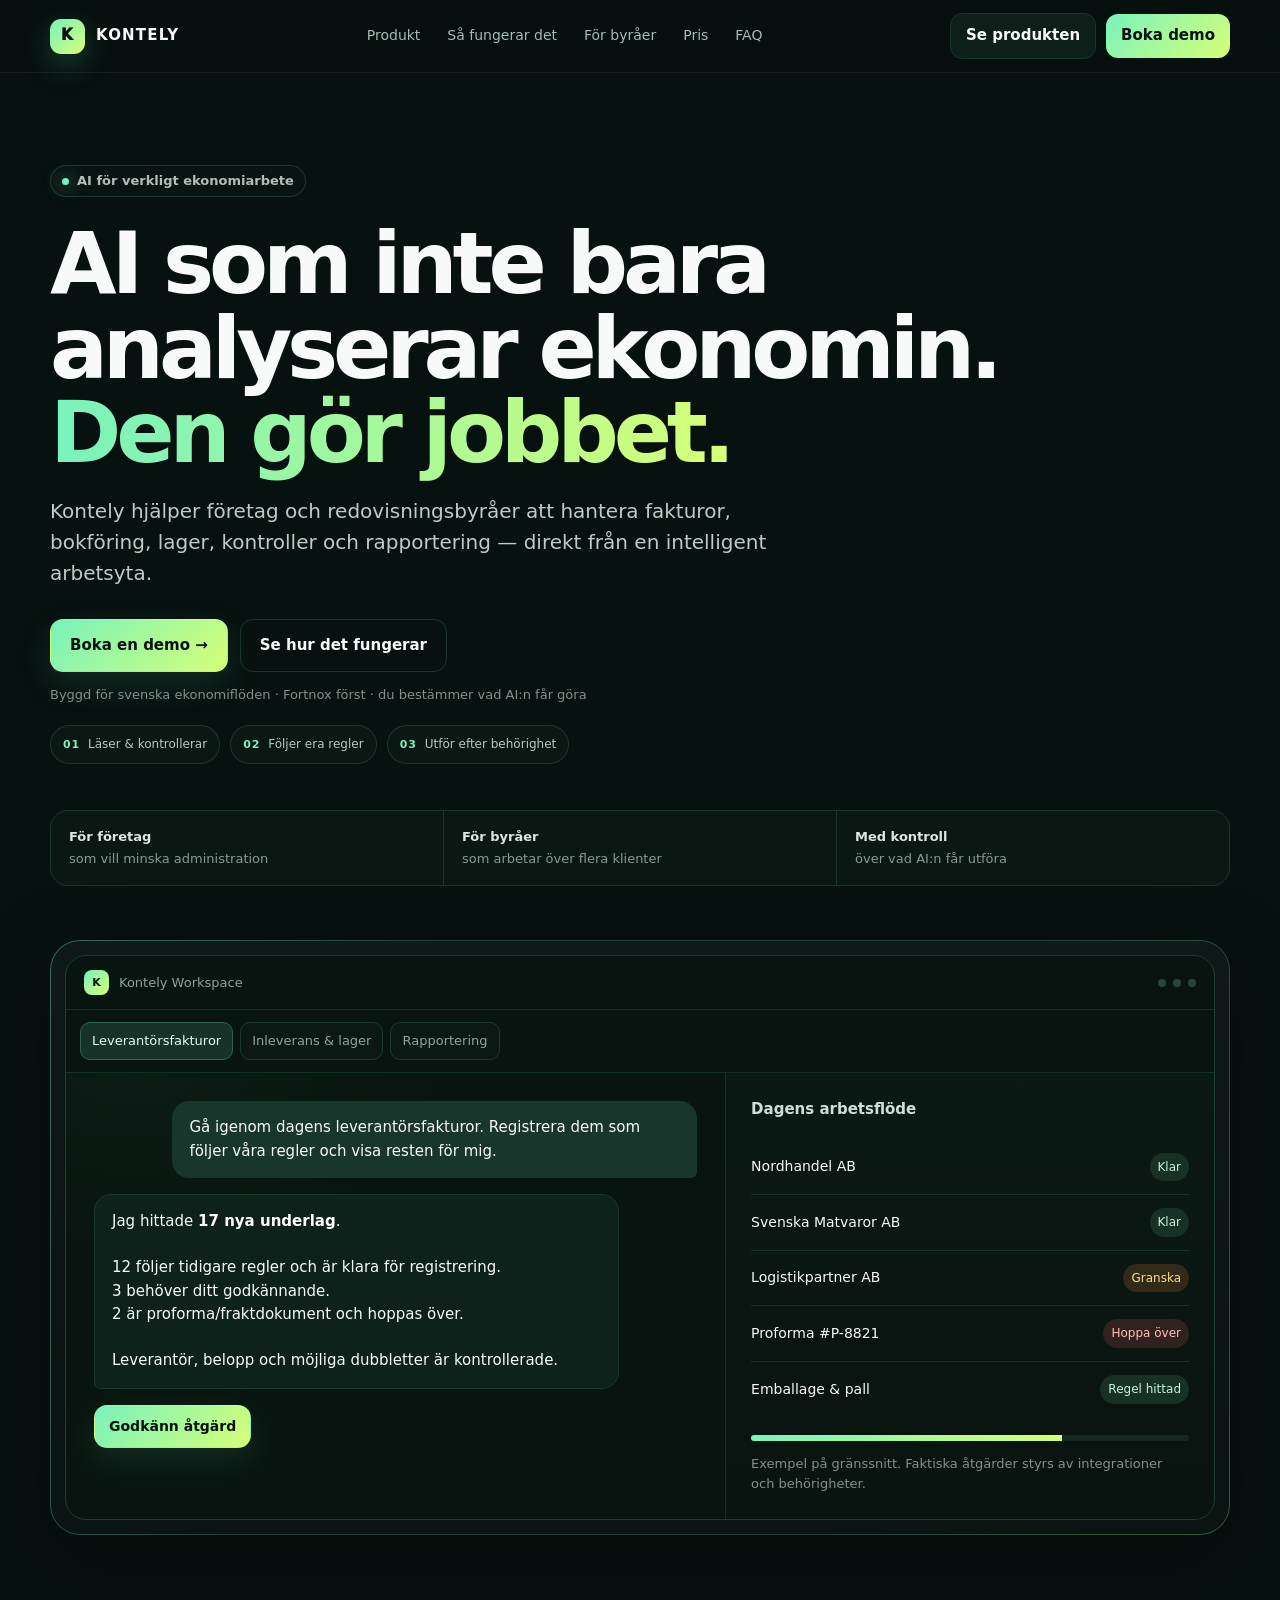
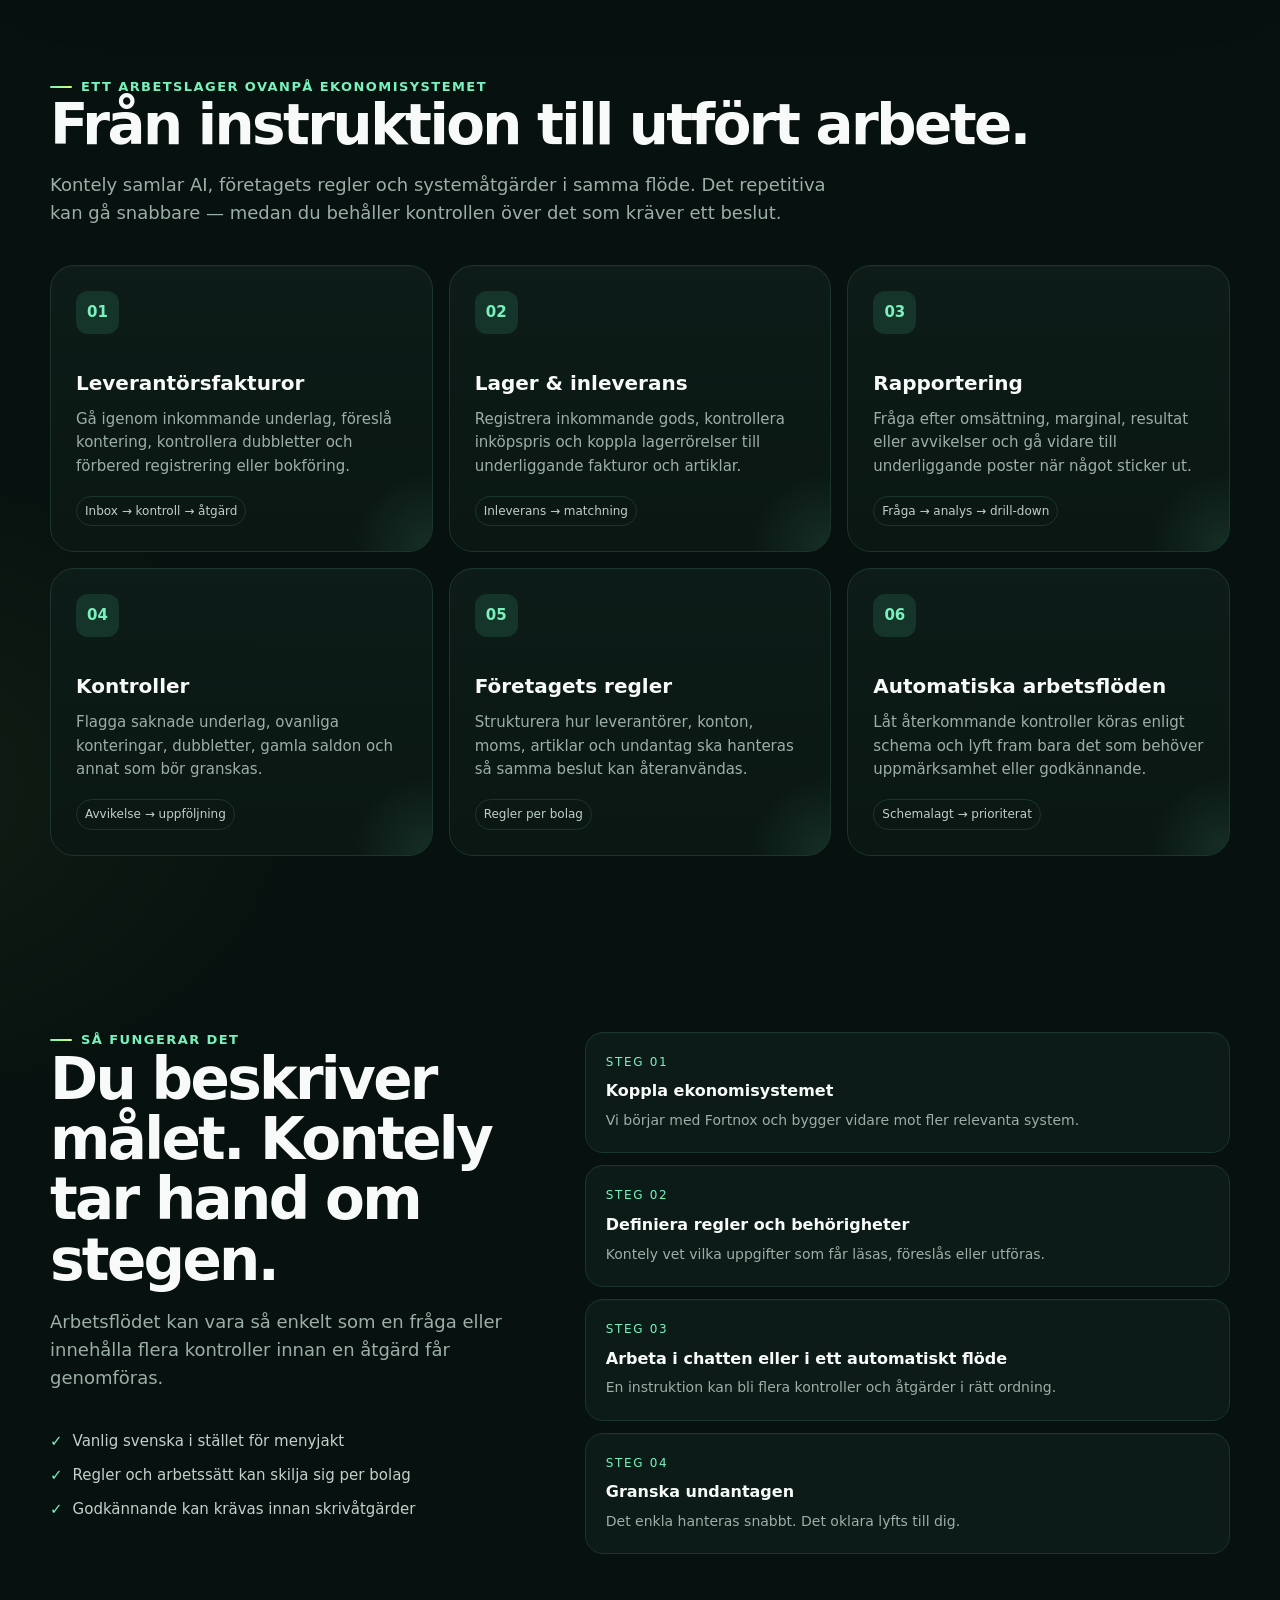
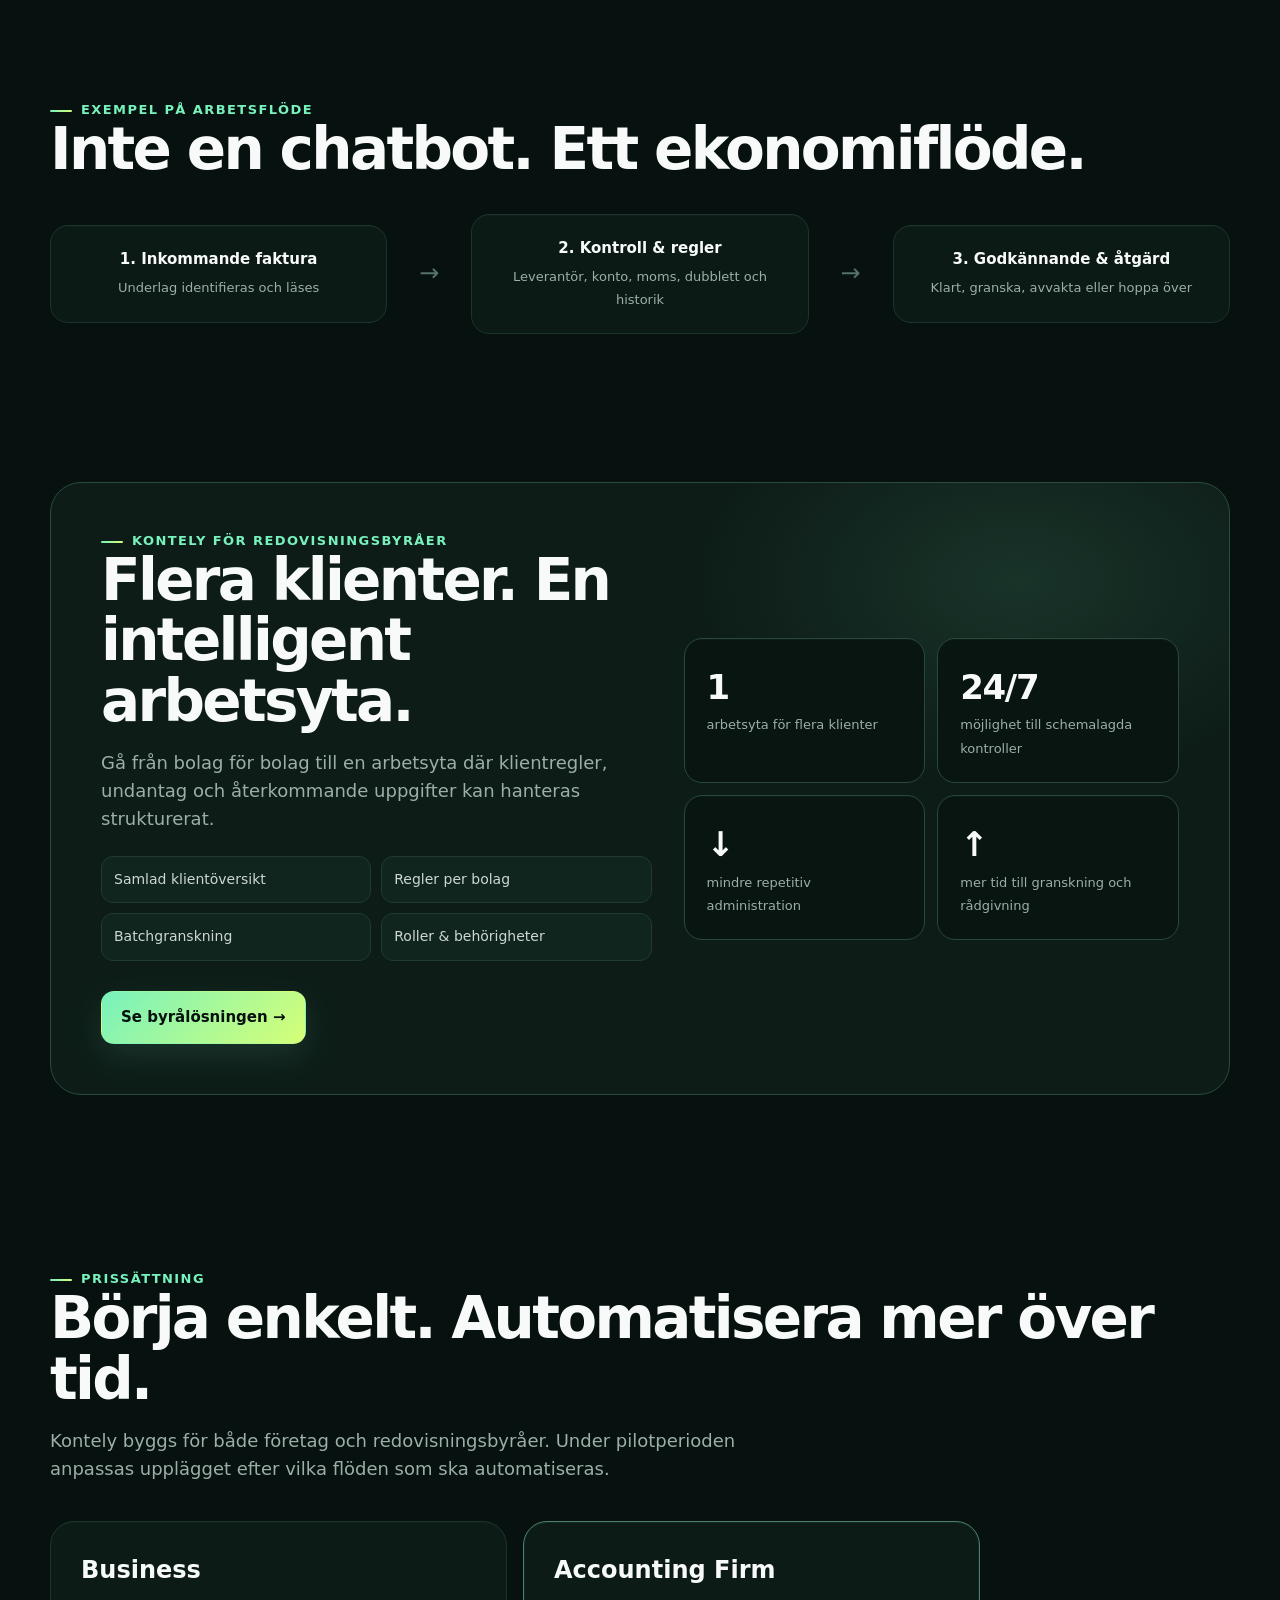
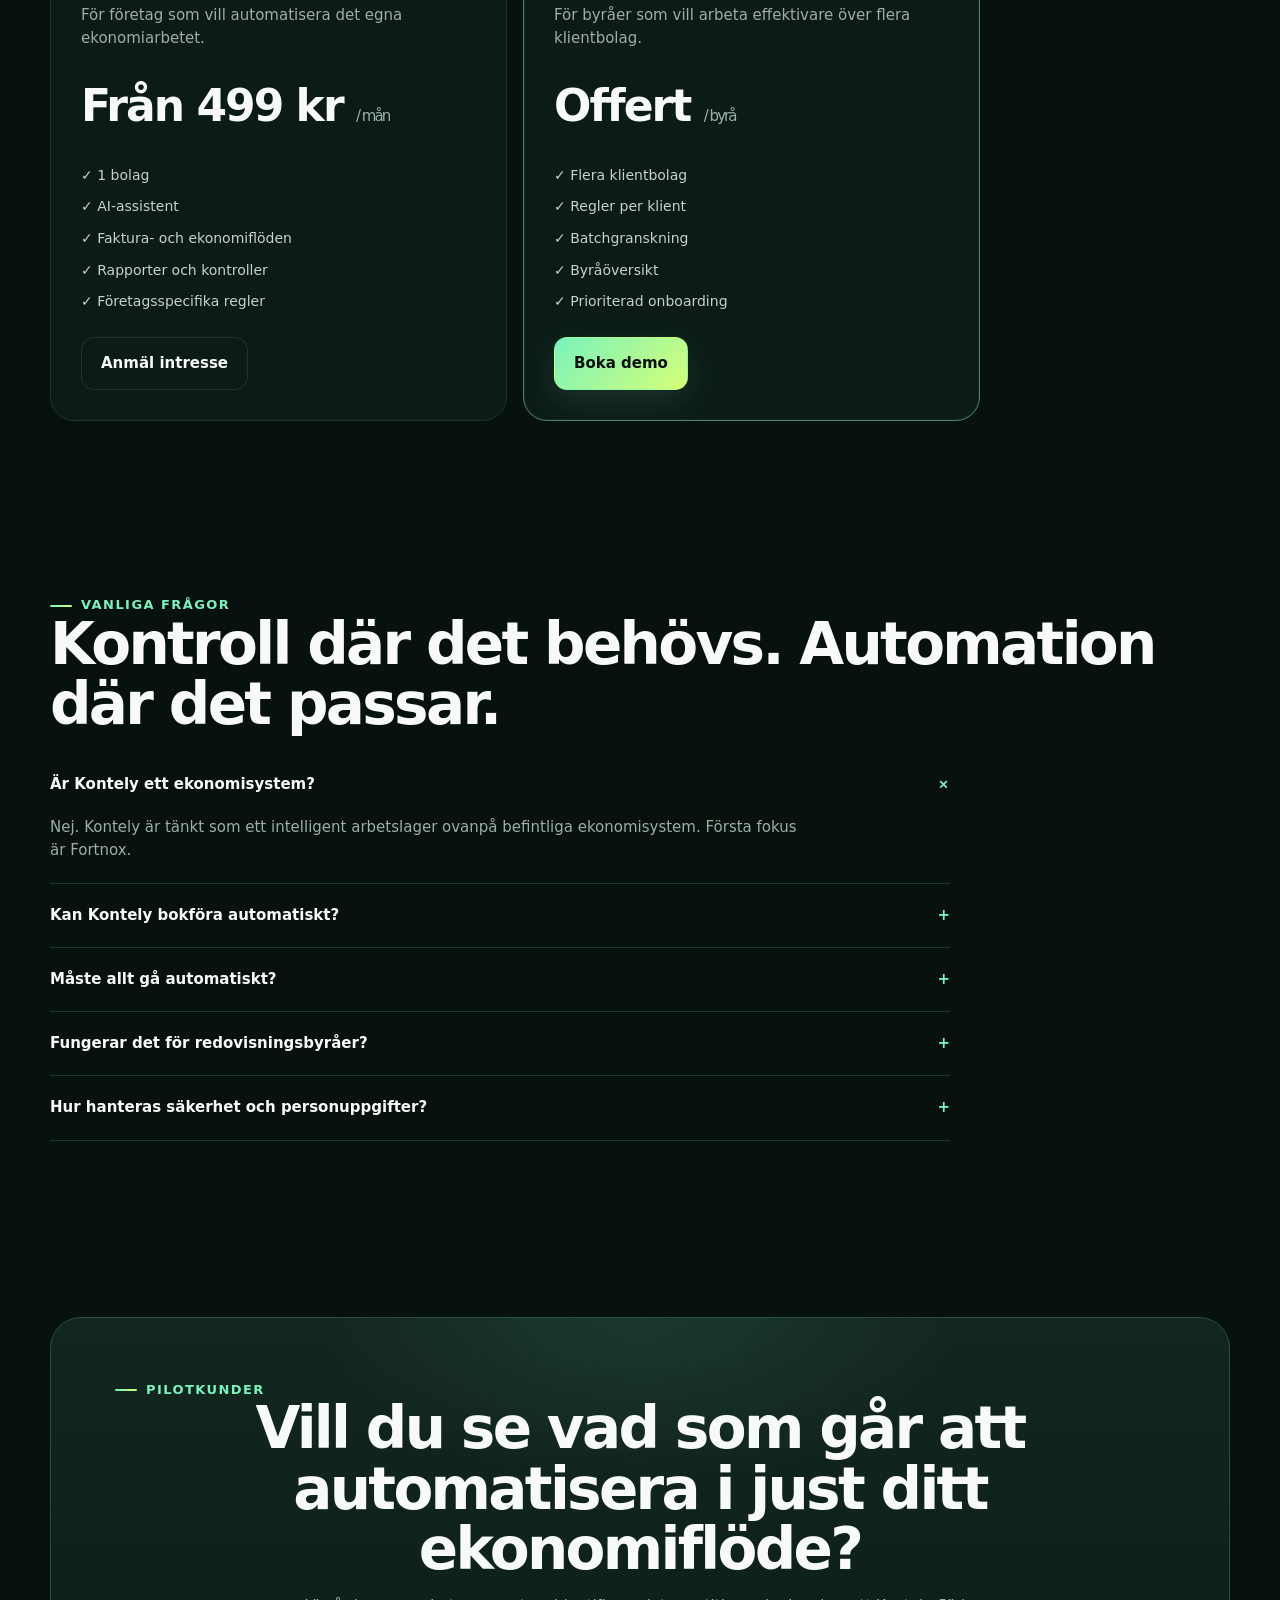
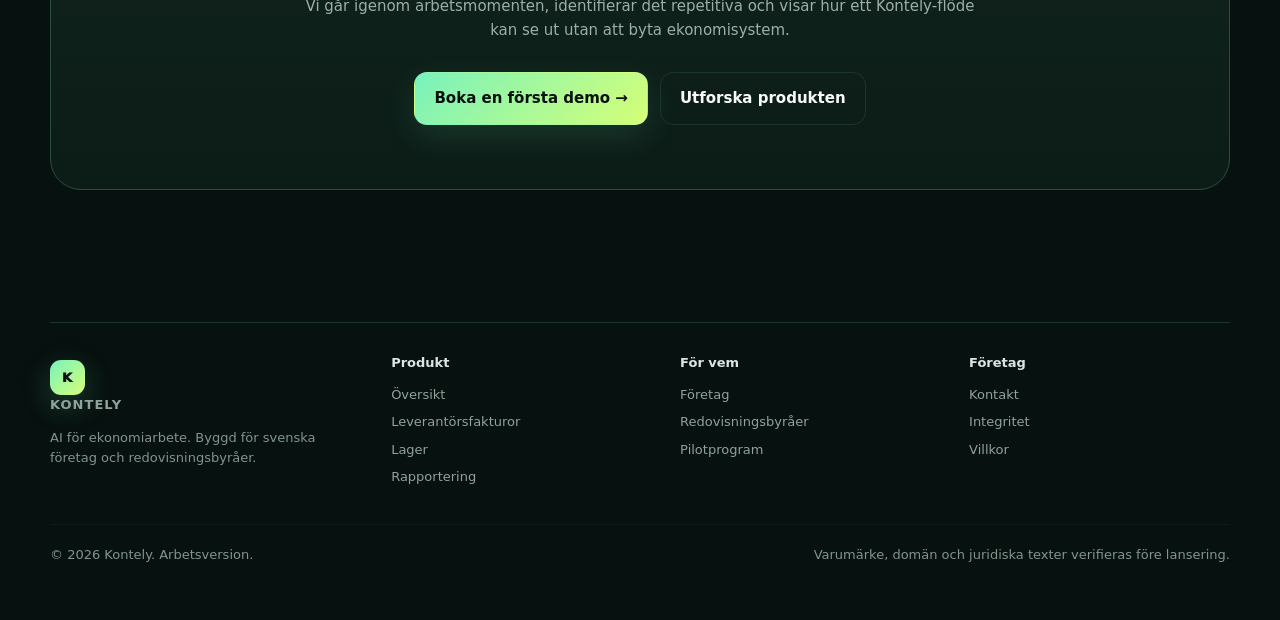
==== commit 0fafd441: "Replace client-specific demo data with generic examples" ====
--- a/index.html
+++ b/index.html
@@ -3,7 +3,7 @@
 <main>
 <section class="hero"><div class="wrap"><div class="eyebrow"><span class="dot"></span> AI för verkligt ekonomiarbete</div><h1>AI som inte bara analyserar ekonomin.<br><span class="grad">Den gör jobbet.</span></h1><p class="lead">Kontely hjälper företag och redovisningsbyråer att hantera fakturor, bokföring, lager, kontroller och rapportering — direkt från en intelligent arbetsyta.</p><div class="heroactions"><a class="btn primary" href="kontakt.html">Boka en demo →</a><a class="btn ghost" href="#demo">Se hur det fungerar</a></div><div class="micro">Byggd för svenska ekonomiflöden · Fortnox först · du bestämmer vad AI:n får göra</div><div class="hero-proof"><span><b>01</b> Läser & kontrollerar</span><span><b>02</b> Följer era regler</span><span><b>03</b> Utför efter behörighet</span></div>
 <div class="trustline"><span><strong>För företag</strong> som vill minska administration</span><span><strong>För byråer</strong> som arbetar över flera klienter</span><span><strong>Med kontroll</strong> över vad AI:n får utföra</span></div>
-<div class="demo" id="demo"><div class="window"><div class="bar"><div class="window-title"><span class="mini-mark">K</span><span>Kontely Workspace</span></div><span class="lights"><i></i><i></i><i></i></span></div><div class="demo-tabs"><button class="demo-tab active" onclick="setDemo('invoices',this)">Leverantörsfakturor</button><button class="demo-tab" onclick="setDemo('inventory',this)">Inleverans & lager</button><button class="demo-tab" onclick="setDemo('report',this)">Rapportering</button></div><div class="demo-grid"><div class="chat"><div class="msg user" id="demoUser">Gå igenom dagens leverantörsfakturor. Registrera dem som följer våra regler och visa resten för mig.</div><div class="msg ai" id="demoAi">Jag hittade <strong>17 nya underlag</strong>.<br><br>12 följer tidigare regler och är klara för registrering.<br>3 behöver ditt godkännande.<br>2 är proforma/fraktdokument och hoppas över.<br><br>Leverantör, belopp och möjliga dubbletter är kontrollerade.</div><button class="btn primary small" onclick="approveDemo()">Godkänn åtgärd</button><div id="approved" class="micro"></div></div><div class="status"><h3>Dagens arbetsflöde</h3><div id="demoRows"><div class="row"><span>Dagligvaruklipp AB</span><span class="pill">Klar</span></div><div class="row"><span>We Produce Malmö AB</span><span class="pill">Klar</span></div><div class="row"><span>Nordic Freight AB</span><span class="pill warn">Granska</span></div><div class="row"><span>Proforma #P-8821</span><span class="pill skip">Hoppa över</span></div><div class="row"><span>EU-pall</span><span class="pill">Regel hittad</span></div></div><div class="progress"><span></span></div><div class="micro">Exempel på gränssnitt. Faktiska åtgärder styrs av integrationer och behörigheter.</div></div></div></div></div></div></section>
+<div class="demo" id="demo"><div class="window"><div class="bar"><div class="window-title"><span class="mini-mark">K</span><span>Kontely Workspace</span></div><span class="lights"><i></i><i></i><i></i></span></div><div class="demo-tabs"><button class="demo-tab active" onclick="setDemo('invoices',this)">Leverantörsfakturor</button><button class="demo-tab" onclick="setDemo('inventory',this)">Inleverans & lager</button><button class="demo-tab" onclick="setDemo('report',this)">Rapportering</button></div><div class="demo-grid"><div class="chat"><div class="msg user" id="demoUser">Gå igenom dagens leverantörsfakturor. Registrera dem som följer våra regler och visa resten för mig.</div><div class="msg ai" id="demoAi">Jag hittade <strong>17 nya underlag</strong>.<br><br>12 följer tidigare regler och är klara för registrering.<br>3 behöver ditt godkännande.<br>2 är proforma/fraktdokument och hoppas över.<br><br>Leverantör, belopp och möjliga dubbletter är kontrollerade.</div><button class="btn primary small" onclick="approveDemo()">Godkänn åtgärd</button><div id="approved" class="micro"></div></div><div class="status"><h3>Dagens arbetsflöde</h3><div id="demoRows"><div class="row"><span>Nordhandel AB</span><span class="pill">Klar</span></div><div class="row"><span>Svenska Matvaror AB</span><span class="pill">Klar</span></div><div class="row"><span>Logistikpartner AB</span><span class="pill warn">Granska</span></div><div class="row"><span>Proforma #P-8821</span><span class="pill skip">Hoppa över</span></div><div class="row"><span>Emballage & pall</span><span class="pill">Regel hittad</span></div></div><div class="progress"><span></span></div><div class="micro">Exempel på gränssnitt. Faktiska åtgärder styrs av integrationer och behörigheter.</div></div></div></div></div></div></section>
 
 <section class="section" id="produkt"><div class="wrap"><div class="eyebrow">Ett arbetslager ovanpå ekonomisystemet</div><h2>Från instruktion till utfört arbete.</h2><p class="sectionintro">Kontely samlar AI, företagets regler och systemåtgärder i samma flöde. Det repetitiva kan gå snabbare — medan du behåller kontrollen över det som kräver ett beslut.</p><div class="grid3"><article class="card feature-card"><div class="icon">01</div><h3>Leverantörsfakturor</h3><p>Gå igenom inkommande underlag, föreslå kontering, kontrollera dubbletter och förbered registrering eller bokföring.</p><span class="tag">Inbox → kontroll → åtgärd</span></article><article class="card feature-card"><div class="icon">02</div><h3>Lager & inleverans</h3><p>Registrera inkommande gods, kontrollera inköpspris och koppla lagerrörelser till underliggande fakturor och artiklar.</p><span class="tag">Inleverans → matchning</span></article><article class="card feature-card"><div class="icon">03</div><h3>Rapportering</h3><p>Fråga efter omsättning, marginal, resultat eller avvikelser och gå vidare till underliggande poster när något sticker ut.</p><span class="tag">Fråga → analys → drill-down</span></article><article class="card feature-card"><div class="icon">04</div><h3>Kontroller</h3><p>Flagga saknade underlag, ovanliga konteringar, dubbletter, gamla saldon och annat som bör granskas.</p><span class="tag">Avvikelse → uppföljning</span></article><article class="card feature-card"><div class="icon">05</div><h3>Företagets regler</h3><p>Strukturera hur leverantörer, konton, moms, artiklar och undantag ska hanteras så samma beslut kan återanvändas.</p><span class="tag">Regler per bolag</span></article><article class="card feature-card"><div class="icon">06</div><h3>Automatiska arbetsflöden</h3><p>Låt återkommande kontroller köras enligt schema och lyft fram bara det som behöver uppmärksamhet eller godkännande.</p><span class="tag">Schemalagt → prioriterat</span></article></div></div></section>
 
--- a/styles.css
+++ b/styles.css
@@ -35,3 +35,40 @@
   .mobile-menu .mobile-demo{color:#06110e;background:linear-gradient(135deg,var(--green),var(--lime));padding:12px 14px;border-radius:12px;margin-top:10px;text-align:center}
   .menu-btn{min-width:42px;font-size:20px;line-height:1}
 }
+
+/* Premium polish */
+::selection{background:rgba(120,242,189,.25);color:#fff}
+a,button{-webkit-tap-highlight-color:transparent}.btn:focus-visible,.navcta:focus-visible,.menu-btn:focus-visible,.demo-tab:focus-visible,.faq-q:focus-visible,a:focus-visible{outline:2px solid var(--green);outline-offset:3px}
+.hero-proof{display:flex;flex-wrap:wrap;gap:10px;margin-top:20px}.hero-proof span{display:flex;align-items:center;gap:8px;padding:9px 12px;border:1px solid rgba(120,242,189,.14);border-radius:999px;background:rgba(13,28,24,.62);color:#b8c9c2;font-size:12px}.hero-proof b{color:var(--green);font-size:11px;letter-spacing:.08em}
+.card,.price,.step,.page-card,.metric,.node{box-shadow:inset 0 1px 0 rgba(255,255,255,.025)}
+.navcta,.btn,.menu-btn,.demo-tab{transition:transform .18s ease,border-color .18s ease,background .18s ease,opacity .18s ease}.navcta:hover{border-color:#315548}.navcta.primary:hover,.btn.primary:hover{filter:brightness(1.04)}
+@media(max-width:560px){.hero{padding-top:46px}.hero h1{font-size:clamp(42px,12.4vw,52px);line-height:1.01}.hero.compact h1{font-size:clamp(40px,11.5vw,49px)}.trustline{margin-top:32px}.hero-proof{gap:7px}.hero-proof span{width:100%;border-radius:12px}.demo{margin-top:38px}.section h2{font-size:clamp(34px,10vw,44px)}.amount{font-size:38px}}
+@media(prefers-reduced-motion:reduce){html{scroll-behavior:auto}*,*:before,*:after{transition:none!important}}
+
+/* Mobile hero proof layout fix */
+@media(max-width:560px){
+  .hero-proof{display:grid;grid-template-columns:1fr;gap:8px;margin-top:18px}
+  .hero-proof span{display:grid;grid-template-columns:34px 1fr;align-items:center;gap:8px;width:100%;padding:11px 13px;border-radius:12px;line-height:1.35}
+  .hero-proof b{display:block;font-size:11px;letter-spacing:.08em}
+}
+
+/* Desktop section typography refinement */
+#produkt .eyebrow{max-width:100%;white-space:normal}
+#produkt h2{max-width:980px;font-size:clamp(42px,4.4vw,64px);line-height:1.02;letter-spacing:-.045em;text-wrap:balance}
+@media(min-width:901px){#produkt .sectionintro{max-width:780px}}
+@media(max-width:900px){#produkt h2{font-size:clamp(36px,7vw,52px)}}
+
+/* Eyebrow labels: compact premium section labels */
+.eyebrow{max-width:min(100%,620px);padding:6px 10px;border-radius:10px;font-size:12px;line-height:1.25;letter-spacing:.035em;font-weight:700;color:#aebfb8;background:rgba(255,255,255,.012);border-color:rgba(120,242,189,.16)}
+.hero>.wrap>.eyebrow{border-radius:999px}
+@media(max-width:560px){.eyebrow{max-width:100%;font-size:11px;padding:6px 9px;letter-spacing:.025em}.hero>.wrap>.eyebrow{border-radius:999px}}
+
+/* Section label sizing balance */
+.eyebrow{font-size:14px;padding:8px 14px;line-height:1.25;letter-spacing:.02em;font-weight:700;border-radius:12px}
+@media(max-width:560px){.eyebrow{font-size:13px;padding:7px 12px}}
+
+/* Section kicker redesign: clear hierarchy, not button-like */
+.section .eyebrow,.section.tight .eyebrow,.agency .eyebrow{display:flex;width:max-content;max-width:100%;align-items:center;gap:9px;padding:0;border:0;border-radius:0;background:transparent;color:var(--green);font-size:13px;line-height:1.3;font-weight:800;letter-spacing:.11em;text-transform:uppercase}
+.section .eyebrow:before,.section.tight .eyebrow:before,.agency .eyebrow:before{content:"";width:22px;height:2px;border-radius:2px;background:linear-gradient(90deg,var(--green),var(--lime));flex:0 0 auto}
+.hero>.wrap>.eyebrow{font-size:13px;padding:7px 11px;letter-spacing:0;text-transform:none;font-weight:600}
+@media(max-width:560px){.section .eyebrow,.section.tight .eyebrow,.agency .eyebrow{font-size:12px;letter-spacing:.09em}.section .eyebrow:before,.section.tight .eyebrow:before,.agency .eyebrow:before{width:18px}}
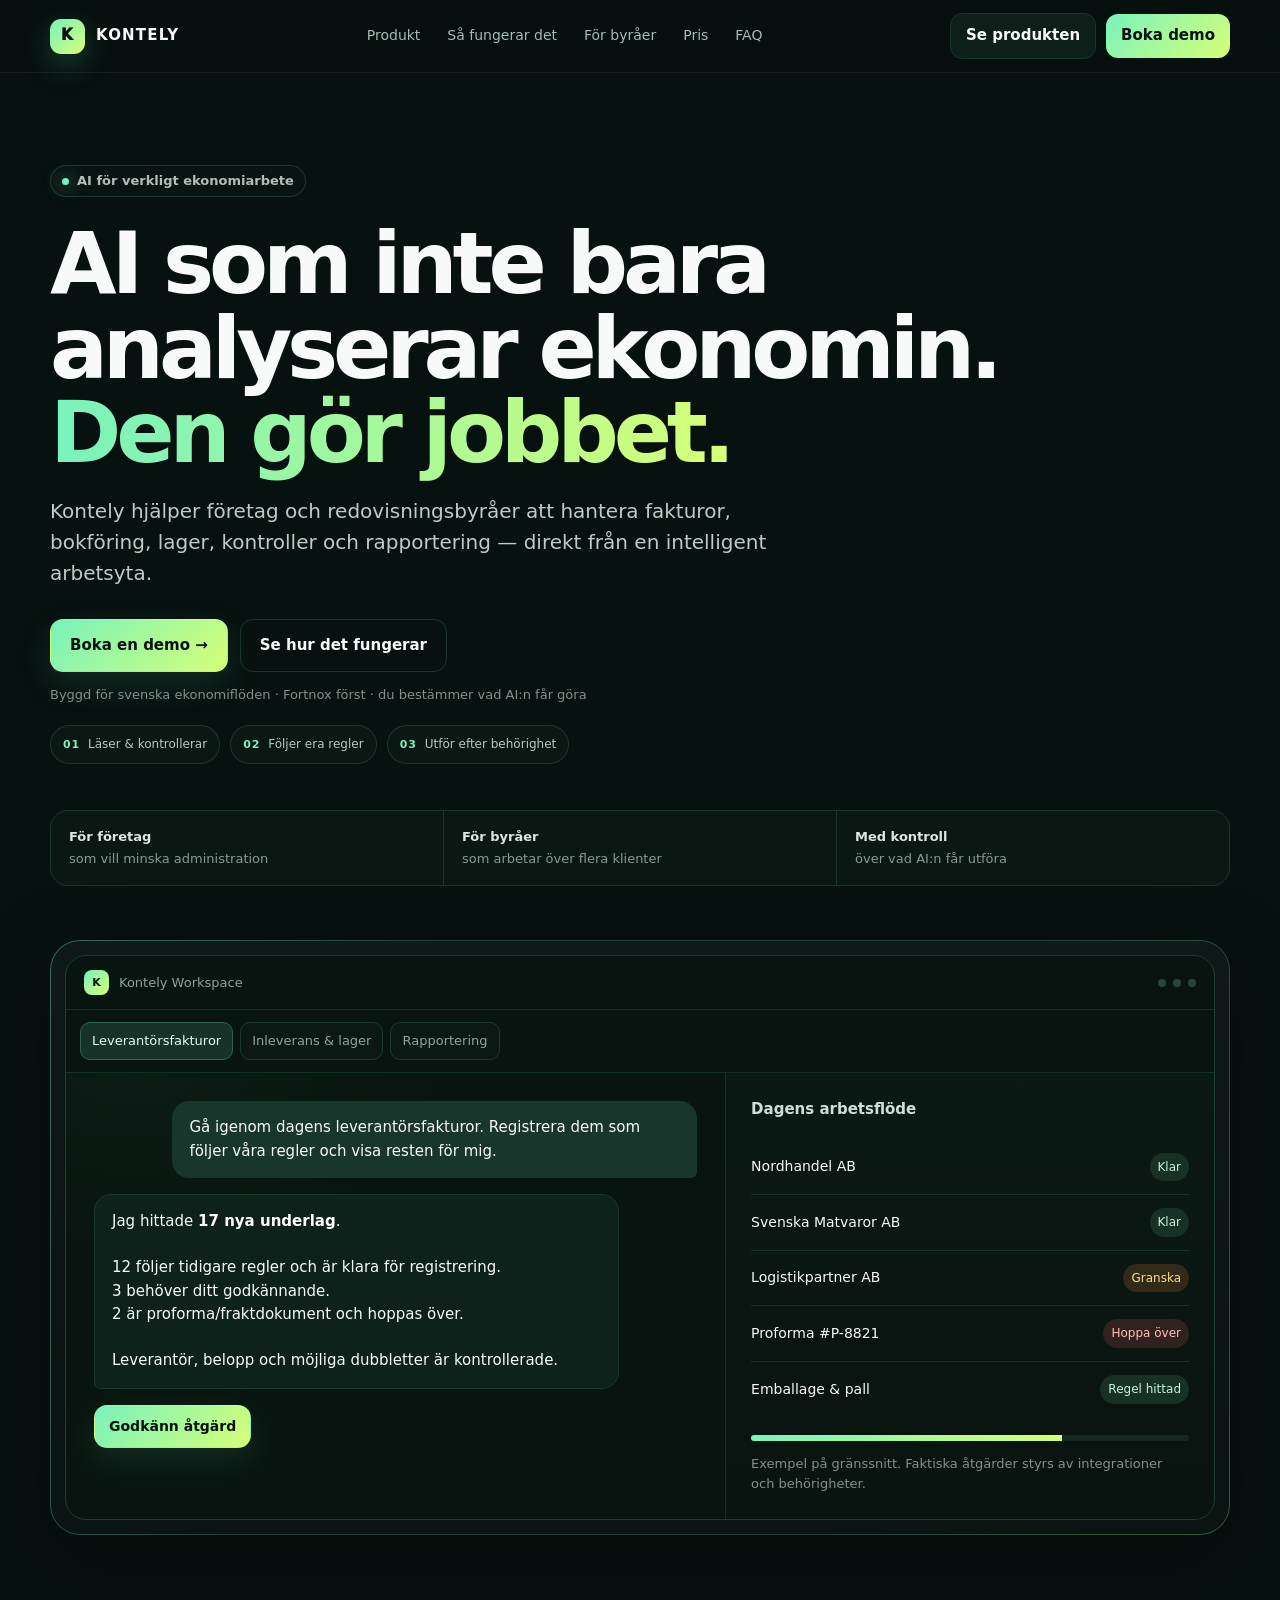
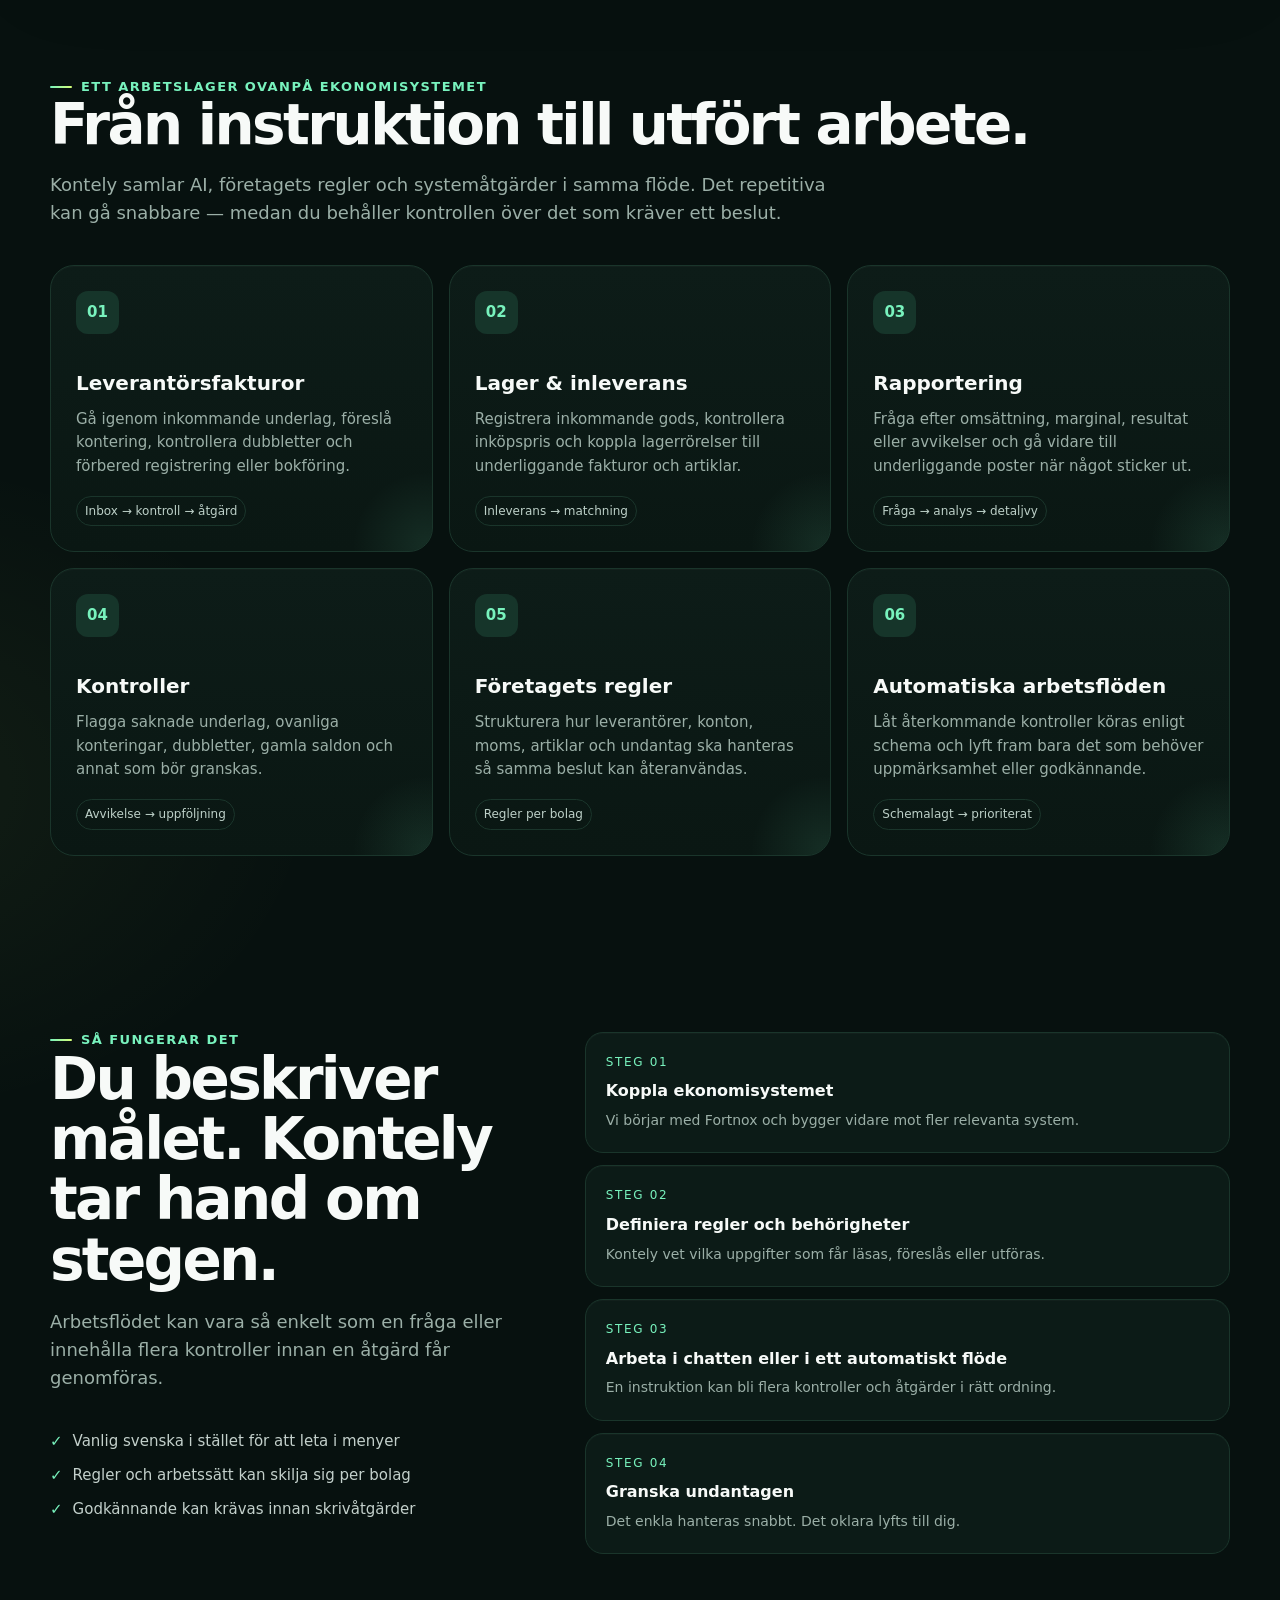
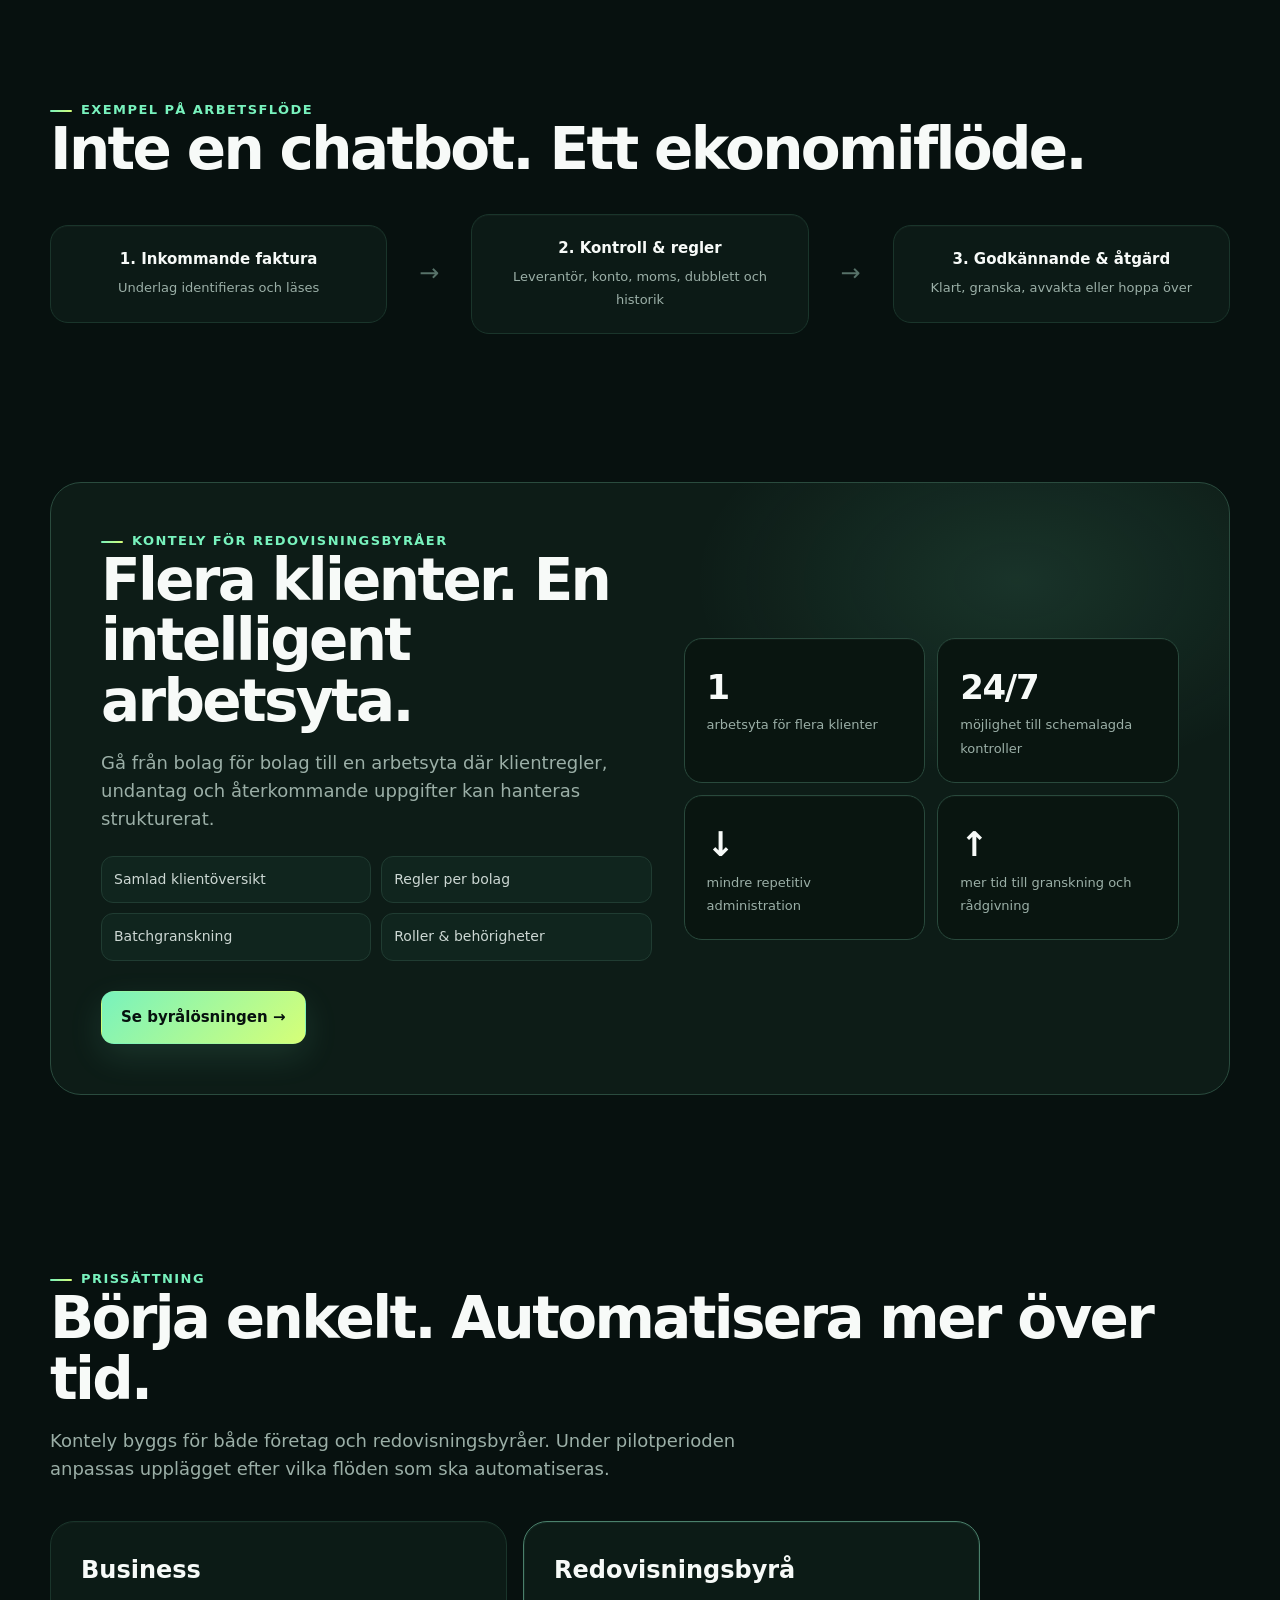
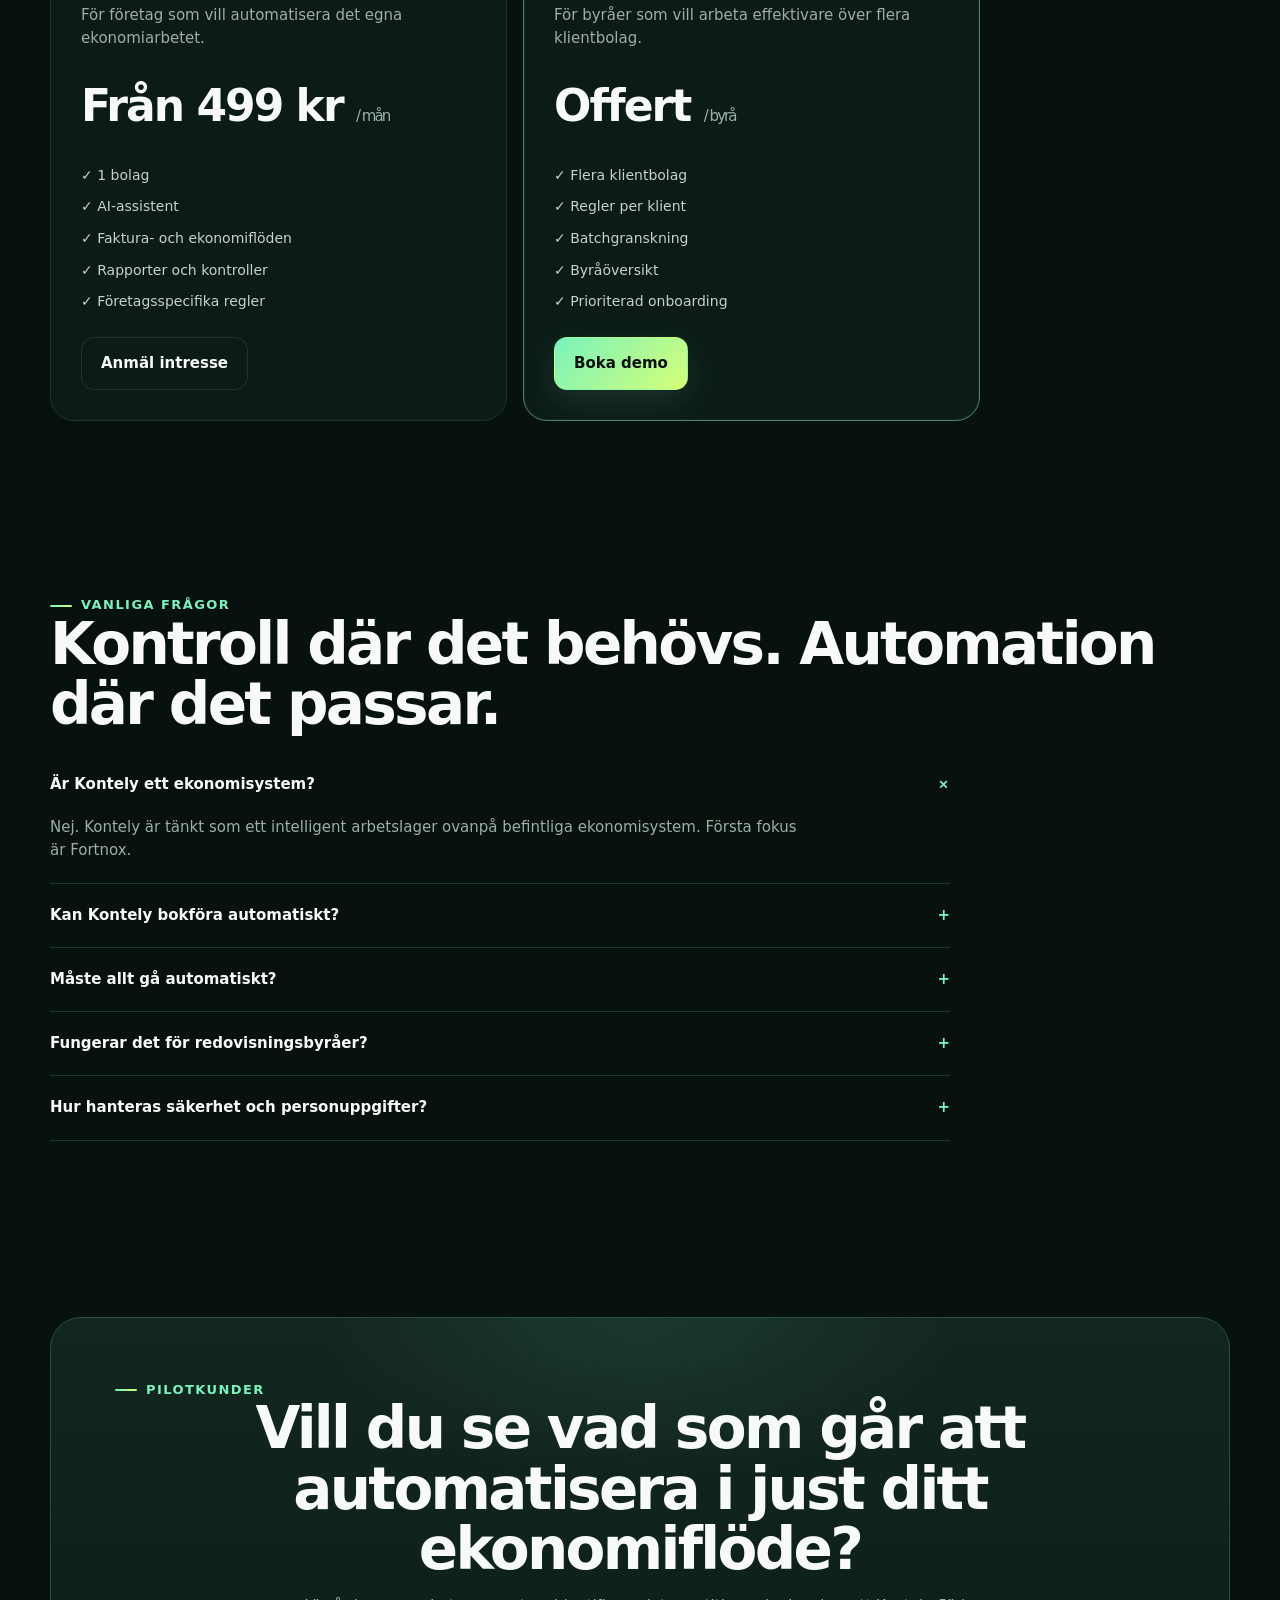
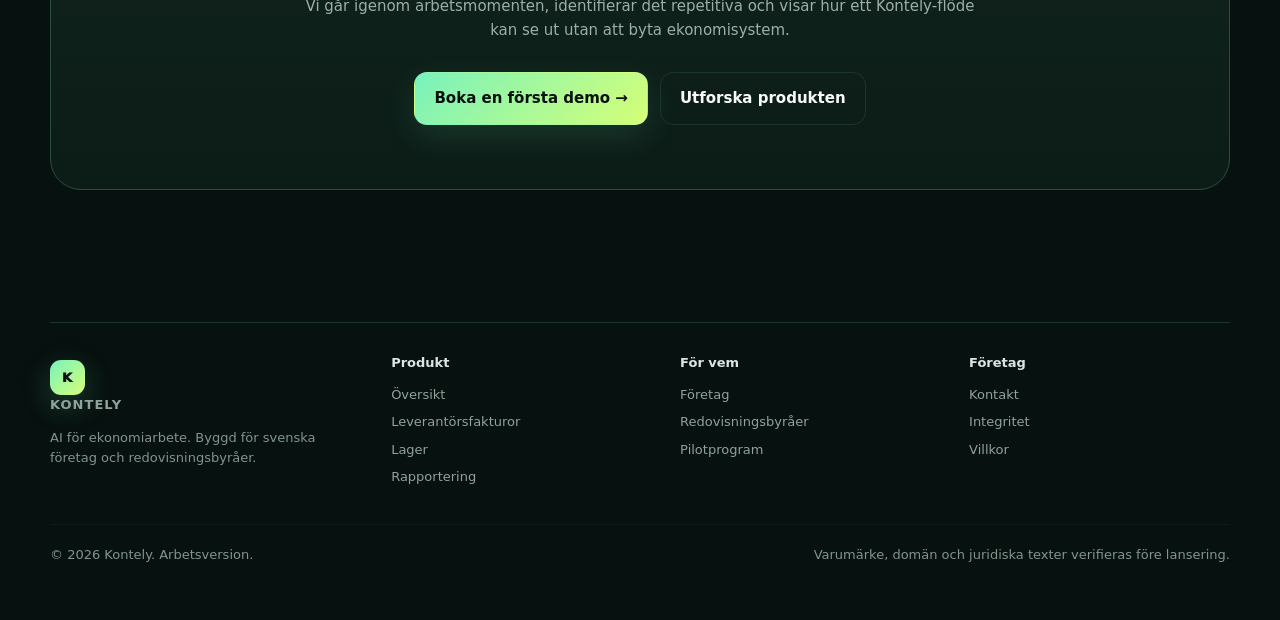
==== commit a8e693d2: "Polish sitewide layout copy accessibility and navigation" ====
--- a/index.html
+++ b/index.html
@@ -1,21 +1,21 @@
 <!doctype html><html lang="sv"><head><meta charset="utf-8"><meta name="viewport" content="width=device-width,initial-scale=1"><title>Kontely — AI som gör ekonomiarbetet</title><meta name="description" content="Kontely hjälper svenska företag och redovisningsbyråer att automatisera leverantörsfakturor, lager, kontroller och rapportering med AI."><meta name="theme-color" content="#07110f"><meta property="og:title" content="Kontely — AI som gör ekonomiarbetet"><meta property="og:description" content="Från inkommande underlag till kontroll, godkännande och åtgärd — i en intelligent arbetsyta."><meta property="og:type" content="website"><link rel="icon" href="favicon.svg"><link rel="stylesheet" href="styles.css"></head><body>
-<nav><div class="wrap navin"><a class="brand" href="index.html"><span class="mark">K</span><span>KONTELY</span></a><div class="links"><a href="produkt.html">Produkt</a><a href="#hur">Så fungerar det</a><a href="byra.html">För byråer</a><a href="#pris">Pris</a><a href="#faq">FAQ</a></div><div class="nav-actions"><a class="navcta" href="produkt.html">Se produkten</a><a class="navcta primary" href="kontakt.html">Boka demo</a><button class="menu-btn">☰</button></div></div></nav>
+<nav><div class="wrap navin"><a class="brand" href="index.html"><span class="mark">K</span><span>KONTELY</span></a><div class="links"><a href="produkt.html">Produkt</a><a href="index.html#hur">Så fungerar det</a><a href="byra.html">För byråer</a><a href="index.html#pris">Pris</a><a href="index.html#faq">FAQ</a></div><div class="nav-actions"><a class="navcta" href="produkt.html">Se produkten</a><a class="navcta primary" href="kontakt.html">Boka demo</a><button class="menu-btn" type="button" aria-label="Öppna meny" aria-expanded="false">☰</button></div></div></nav>
 <main>
 <section class="hero"><div class="wrap"><div class="eyebrow"><span class="dot"></span> AI för verkligt ekonomiarbete</div><h1>AI som inte bara analyserar ekonomin.<br><span class="grad">Den gör jobbet.</span></h1><p class="lead">Kontely hjälper företag och redovisningsbyråer att hantera fakturor, bokföring, lager, kontroller och rapportering — direkt från en intelligent arbetsyta.</p><div class="heroactions"><a class="btn primary" href="kontakt.html">Boka en demo →</a><a class="btn ghost" href="#demo">Se hur det fungerar</a></div><div class="micro">Byggd för svenska ekonomiflöden · Fortnox först · du bestämmer vad AI:n får göra</div><div class="hero-proof"><span><b>01</b> Läser & kontrollerar</span><span><b>02</b> Följer era regler</span><span><b>03</b> Utför efter behörighet</span></div>
 <div class="trustline"><span><strong>För företag</strong> som vill minska administration</span><span><strong>För byråer</strong> som arbetar över flera klienter</span><span><strong>Med kontroll</strong> över vad AI:n får utföra</span></div>
-<div class="demo" id="demo"><div class="window"><div class="bar"><div class="window-title"><span class="mini-mark">K</span><span>Kontely Workspace</span></div><span class="lights"><i></i><i></i><i></i></span></div><div class="demo-tabs"><button class="demo-tab active" onclick="setDemo('invoices',this)">Leverantörsfakturor</button><button class="demo-tab" onclick="setDemo('inventory',this)">Inleverans & lager</button><button class="demo-tab" onclick="setDemo('report',this)">Rapportering</button></div><div class="demo-grid"><div class="chat"><div class="msg user" id="demoUser">Gå igenom dagens leverantörsfakturor. Registrera dem som följer våra regler och visa resten för mig.</div><div class="msg ai" id="demoAi">Jag hittade <strong>17 nya underlag</strong>.<br><br>12 följer tidigare regler och är klara för registrering.<br>3 behöver ditt godkännande.<br>2 är proforma/fraktdokument och hoppas över.<br><br>Leverantör, belopp och möjliga dubbletter är kontrollerade.</div><button class="btn primary small" onclick="approveDemo()">Godkänn åtgärd</button><div id="approved" class="micro"></div></div><div class="status"><h3>Dagens arbetsflöde</h3><div id="demoRows"><div class="row"><span>Nordhandel AB</span><span class="pill">Klar</span></div><div class="row"><span>Svenska Matvaror AB</span><span class="pill">Klar</span></div><div class="row"><span>Logistikpartner AB</span><span class="pill warn">Granska</span></div><div class="row"><span>Proforma #P-8821</span><span class="pill skip">Hoppa över</span></div><div class="row"><span>Emballage & pall</span><span class="pill">Regel hittad</span></div></div><div class="progress"><span></span></div><div class="micro">Exempel på gränssnitt. Faktiska åtgärder styrs av integrationer och behörigheter.</div></div></div></div></div></div></section>
+<div class="demo" id="demo"><div class="window"><div class="bar"><div class="window-title"><span class="mini-mark">K</span><span>Kontely Workspace</span></div><span class="lights"><i></i><i></i><i></i></span></div><div class="demo-tabs"><button type="button" class="demo-tab active" onclick="setDemo('invoices',this)">Leverantörsfakturor</button><button type="button" class="demo-tab" onclick="setDemo('inventory',this)">Inleverans & lager</button><button type="button" class="demo-tab" onclick="setDemo('report',this)">Rapportering</button></div><div class="demo-grid"><div class="chat"><div class="msg user" id="demoUser">Gå igenom dagens leverantörsfakturor. Registrera dem som följer våra regler och visa resten för mig.</div><div class="msg ai" id="demoAi">Jag hittade <strong>17 nya underlag</strong>.<br><br>12 följer tidigare regler och är klara för registrering.<br>3 behöver ditt godkännande.<br>2 är proforma/fraktdokument och hoppas över.<br><br>Leverantör, belopp och möjliga dubbletter är kontrollerade.</div><button class="btn primary small" onclick="approveDemo()">Godkänn åtgärd</button><div id="approved" class="micro"></div></div><div class="status"><h3>Dagens arbetsflöde</h3><div id="demoRows"><div class="row"><span>Nordhandel AB</span><span class="pill">Klar</span></div><div class="row"><span>Svenska Matvaror AB</span><span class="pill">Klar</span></div><div class="row"><span>Logistikpartner AB</span><span class="pill warn">Granska</span></div><div class="row"><span>Proforma #P-8821</span><span class="pill skip">Hoppa över</span></div><div class="row"><span>Emballage & pall</span><span class="pill">Regel hittad</span></div></div><div class="progress"><span></span></div><div class="micro">Exempel på gränssnitt. Faktiska åtgärder styrs av integrationer och behörigheter.</div></div></div></div></div></div></section>
 
-<section class="section" id="produkt"><div class="wrap"><div class="eyebrow">Ett arbetslager ovanpå ekonomisystemet</div><h2>Från instruktion till utfört arbete.</h2><p class="sectionintro">Kontely samlar AI, företagets regler och systemåtgärder i samma flöde. Det repetitiva kan gå snabbare — medan du behåller kontrollen över det som kräver ett beslut.</p><div class="grid3"><article class="card feature-card"><div class="icon">01</div><h3>Leverantörsfakturor</h3><p>Gå igenom inkommande underlag, föreslå kontering, kontrollera dubbletter och förbered registrering eller bokföring.</p><span class="tag">Inbox → kontroll → åtgärd</span></article><article class="card feature-card"><div class="icon">02</div><h3>Lager & inleverans</h3><p>Registrera inkommande gods, kontrollera inköpspris och koppla lagerrörelser till underliggande fakturor och artiklar.</p><span class="tag">Inleverans → matchning</span></article><article class="card feature-card"><div class="icon">03</div><h3>Rapportering</h3><p>Fråga efter omsättning, marginal, resultat eller avvikelser och gå vidare till underliggande poster när något sticker ut.</p><span class="tag">Fråga → analys → drill-down</span></article><article class="card feature-card"><div class="icon">04</div><h3>Kontroller</h3><p>Flagga saknade underlag, ovanliga konteringar, dubbletter, gamla saldon och annat som bör granskas.</p><span class="tag">Avvikelse → uppföljning</span></article><article class="card feature-card"><div class="icon">05</div><h3>Företagets regler</h3><p>Strukturera hur leverantörer, konton, moms, artiklar och undantag ska hanteras så samma beslut kan återanvändas.</p><span class="tag">Regler per bolag</span></article><article class="card feature-card"><div class="icon">06</div><h3>Automatiska arbetsflöden</h3><p>Låt återkommande kontroller köras enligt schema och lyft fram bara det som behöver uppmärksamhet eller godkännande.</p><span class="tag">Schemalagt → prioriterat</span></article></div></div></section>
+<section class="section" id="produkt"><div class="wrap"><div class="eyebrow">Ett arbetslager ovanpå ekonomisystemet</div><h2>Från instruktion till utfört arbete.</h2><p class="sectionintro">Kontely samlar AI, företagets regler och systemåtgärder i samma flöde. Det repetitiva kan gå snabbare — medan du behåller kontrollen över det som kräver ett beslut.</p><div class="grid3"><article class="card feature-card"><div class="icon">01</div><h3>Leverantörsfakturor</h3><p>Gå igenom inkommande underlag, föreslå kontering, kontrollera dubbletter och förbered registrering eller bokföring.</p><span class="tag">Inbox → kontroll → åtgärd</span></article><article class="card feature-card"><div class="icon">02</div><h3>Lager & inleverans</h3><p>Registrera inkommande gods, kontrollera inköpspris och koppla lagerrörelser till underliggande fakturor och artiklar.</p><span class="tag">Inleverans → matchning</span></article><article class="card feature-card"><div class="icon">03</div><h3>Rapportering</h3><p>Fråga efter omsättning, marginal, resultat eller avvikelser och gå vidare till underliggande poster när något sticker ut.</p><span class="tag">Fråga → analys → detaljvy</span></article><article class="card feature-card"><div class="icon">04</div><h3>Kontroller</h3><p>Flagga saknade underlag, ovanliga konteringar, dubbletter, gamla saldon och annat som bör granskas.</p><span class="tag">Avvikelse → uppföljning</span></article><article class="card feature-card"><div class="icon">05</div><h3>Företagets regler</h3><p>Strukturera hur leverantörer, konton, moms, artiklar och undantag ska hanteras så samma beslut kan återanvändas.</p><span class="tag">Regler per bolag</span></article><article class="card feature-card"><div class="icon">06</div><h3>Automatiska arbetsflöden</h3><p>Låt återkommande kontroller köras enligt schema och lyft fram bara det som behöver uppmärksamhet eller godkännande.</p><span class="tag">Schemalagt → prioriterat</span></article></div></div></section>
 
-<section class="section" id="hur"><div class="wrap split"><div><div class="eyebrow">Så fungerar det</div><h2>Du beskriver målet. Kontely tar hand om stegen.</h2><p class="sectionintro">Arbetsflödet kan vara så enkelt som en fråga eller innehålla flera kontroller innan en åtgärd får genomföras.</p><div class="checklist"><div class="check"><i>✓</i><span>Vanlig svenska i stället för menyjakt</span></div><div class="check"><i>✓</i><span>Regler och arbetssätt kan skilja sig per bolag</span></div><div class="check"><i>✓</i><span>Godkännande kan krävas innan skrivåtgärder</span></div></div></div><div class="steps"><div class="step"><div class="number">Steg 01</div><b>Koppla ekonomisystemet</b><span>Vi börjar med Fortnox och bygger vidare mot fler relevanta system.</span></div><div class="step"><div class="number">Steg 02</div><b>Definiera regler och behörigheter</b><span>Kontely vet vilka uppgifter som får läsas, föreslås eller utföras.</span></div><div class="step"><div class="number">Steg 03</div><b>Arbeta i chatten eller i ett automatiskt flöde</b><span>En instruktion kan bli flera kontroller och åtgärder i rätt ordning.</span></div><div class="step"><div class="number">Steg 04</div><b>Granska undantagen</b><span>Det enkla hanteras snabbt. Det oklara lyfts till dig.</span></div></div></div></section>
+<section class="section" id="hur"><div class="wrap split"><div><div class="eyebrow">Så fungerar det</div><h2>Du beskriver målet. Kontely tar hand om stegen.</h2><p class="sectionintro">Arbetsflödet kan vara så enkelt som en fråga eller innehålla flera kontroller innan en åtgärd får genomföras.</p><div class="checklist"><div class="check"><i>✓</i><span>Vanlig svenska i stället för att leta i menyer</span></div><div class="check"><i>✓</i><span>Regler och arbetssätt kan skilja sig per bolag</span></div><div class="check"><i>✓</i><span>Godkännande kan krävas innan skrivåtgärder</span></div></div></div><div class="steps"><div class="step"><div class="number">Steg 01</div><b>Koppla ekonomisystemet</b><span>Vi börjar med Fortnox och bygger vidare mot fler relevanta system.</span></div><div class="step"><div class="number">Steg 02</div><b>Definiera regler och behörigheter</b><span>Kontely vet vilka uppgifter som får läsas, föreslås eller utföras.</span></div><div class="step"><div class="number">Steg 03</div><b>Arbeta i chatten eller i ett automatiskt flöde</b><span>En instruktion kan bli flera kontroller och åtgärder i rätt ordning.</span></div><div class="step"><div class="number">Steg 04</div><b>Granska undantagen</b><span>Det enkla hanteras snabbt. Det oklara lyfts till dig.</span></div></div></div></section>
 
 <section class="section tight"><div class="wrap"><div class="eyebrow">Exempel på arbetsflöde</div><h2>Inte en chatbot. Ett ekonomiflöde.</h2><div class="workflow"><div class="node"><b>1. Inkommande faktura</b><span>Underlag identifieras och läses</span></div><div class="arrow">→</div><div class="node"><b>2. Kontroll & regler</b><span>Leverantör, konto, moms, dubblett och historik</span></div><div class="arrow">→</div><div class="node"><b>3. Godkännande & åtgärd</b><span>Klart, granska, avvakta eller hoppa över</span></div></div></div></section>
 
 <section class="section" id="byra"><div class="wrap"><div class="agency"><div><div class="eyebrow">Kontely för redovisningsbyråer</div><h2>Flera klienter. En intelligent arbetsyta.</h2><p class="sectionintro" style="margin-bottom:0">Gå från bolag för bolag till en arbetsyta där klientregler, undantag och återkommande uppgifter kan hanteras strukturerat.</p><div class="bullets"><div class="bullet">Samlad klientöversikt</div><div class="bullet">Regler per bolag</div><div class="bullet">Batchgranskning</div><div class="bullet">Roller & behörigheter</div></div><div class="heroactions"><a class="btn primary" href="byra.html">Se byrålösningen →</a></div></div><div class="metricbox"><div class="metric"><strong>1</strong><span>arbetsyta för flera klienter</span></div><div class="metric"><strong>24/7</strong><span>möjlighet till schemalagda kontroller</span></div><div class="metric"><strong>↓</strong><span>mindre repetitiv administration</span></div><div class="metric"><strong>↑</strong><span>mer tid till granskning och rådgivning</span></div></div></div></div></section>
 
-<section class="section" id="pris"><div class="wrap"><div class="eyebrow">Prissättning</div><h2>Börja enkelt. Automatisera mer över tid.</h2><p class="sectionintro">Kontely byggs för både företag och redovisningsbyråer. Under pilotperioden anpassas upplägget efter vilka flöden som ska automatiseras.</p><div class="pricing"><div class="price"><h3>Business</h3><p>För företag som vill automatisera det egna ekonomiarbetet.</p><div class="amount">Från 499 kr <small>/ mån</small></div><div class="list"><div>✓ 1 bolag</div><div>✓ AI-assistent</div><div>✓ Faktura- och ekonomiflöden</div><div>✓ Rapporter och kontroller</div><div>✓ Företagsspecifika regler</div></div><a href="kontakt.html" class="btn ghost">Anmäl intresse</a></div><div class="price featured"><h3>Accounting Firm</h3><p>För byråer som vill arbeta effektivare över flera klientbolag.</p><div class="amount">Offert <small>/ byrå</small></div><div class="list"><div>✓ Flera klientbolag</div><div>✓ Regler per klient</div><div>✓ Batchgranskning</div><div>✓ Byråöversikt</div><div>✓ Prioriterad onboarding</div></div><a href="kontakt.html" class="btn primary">Boka demo</a></div></div></div></section>
+<section class="section" id="pris"><div class="wrap"><div class="eyebrow">Prissättning</div><h2>Börja enkelt. Automatisera mer över tid.</h2><p class="sectionintro">Kontely byggs för både företag och redovisningsbyråer. Under pilotperioden anpassas upplägget efter vilka flöden som ska automatiseras.</p><div class="pricing"><div class="price"><h3>Business</h3><p>För företag som vill automatisera det egna ekonomiarbetet.</p><div class="amount">Från 499 kr <small>/ mån</small></div><div class="list"><div>✓ 1 bolag</div><div>✓ AI-assistent</div><div>✓ Faktura- och ekonomiflöden</div><div>✓ Rapporter och kontroller</div><div>✓ Företagsspecifika regler</div></div><a href="kontakt.html" class="btn ghost">Anmäl intresse</a></div><div class="price featured"><h3>Redovisningsbyrå</h3><p>För byråer som vill arbeta effektivare över flera klientbolag.</p><div class="amount">Offert <small>/ byrå</small></div><div class="list"><div>✓ Flera klientbolag</div><div>✓ Regler per klient</div><div>✓ Batchgranskning</div><div>✓ Byråöversikt</div><div>✓ Prioriterad onboarding</div></div><a href="kontakt.html" class="btn primary">Boka demo</a></div></div></div></section>
 
-<section class="section" id="faq"><div class="wrap"><div class="eyebrow">Vanliga frågor</div><h2>Kontroll där det behövs. Automation där det passar.</h2><div class="faq"><div class="faq-item open"><button class="faq-q"><span>Är Kontely ett ekonomisystem?</span><span>+</span></button><div class="faq-a">Nej. Kontely är tänkt som ett intelligent arbetslager ovanpå befintliga ekonomisystem. Första fokus är Fortnox.</div></div><div class="faq-item"><button class="faq-q"><span>Kan Kontely bokföra automatiskt?</span><span>+</span></button><div class="faq-a">Målet är att stödja både förslag, registrering och automatiserade åtgärder där integrationen och kundens behörigheter tillåter det. Exakt nivå konfigureras per arbetsflöde.</div></div><div class="faq-item"><button class="faq-q"><span>Måste allt gå automatiskt?</span><span>+</span></button><div class="faq-a">Nej. Tvärtom kan Kontely byggas så att vissa steg alltid kräver godkännande medan enklare kontroller och läsningar går automatiskt.</div></div><div class="faq-item"><button class="faq-q"><span>Fungerar det för redovisningsbyråer?</span><span>+</span></button><div class="faq-a">Ja, byråspåret är centralt: flera klientbolag, separata regler och en gemensam arbetsyta är en av de viktigaste produktidéerna.</div></div><div class="faq-item"><button class="faq-q"><span>Hur hanteras säkerhet och personuppgifter?</span><span>+</span></button><div class="faq-a">Den slutliga lösningen behöver dokumenterade behörigheter, loggning, databehandling, personuppgiftsbiträdesavtal och tekniska säkerhetsrutiner. De delarna färdigställs innan skarp lansering.</div></div></div></div></section>
+<section class="section" id="faq"><div class="wrap"><div class="eyebrow">Vanliga frågor</div><h2>Kontroll där det behövs. Automation där det passar.</h2><div class="faq"><div class="faq-item open"><button type="button" class="faq-q"><span>Är Kontely ett ekonomisystem?</span><span>+</span></button><div class="faq-a">Nej. Kontely är tänkt som ett intelligent arbetslager ovanpå befintliga ekonomisystem. Första fokus är Fortnox.</div></div><div class="faq-item"><button type="button" class="faq-q"><span>Kan Kontely bokföra automatiskt?</span><span>+</span></button><div class="faq-a">Målet är att stödja både förslag, registrering och automatiserade åtgärder där integrationen och kundens behörigheter tillåter det. Exakt nivå konfigureras per arbetsflöde.</div></div><div class="faq-item"><button type="button" class="faq-q"><span>Måste allt gå automatiskt?</span><span>+</span></button><div class="faq-a">Nej. Tvärtom kan Kontely byggas så att vissa steg alltid kräver godkännande medan enklare kontroller och läsningar går automatiskt.</div></div><div class="faq-item"><button type="button" class="faq-q"><span>Fungerar det för redovisningsbyråer?</span><span>+</span></button><div class="faq-a">Ja, byråspåret är centralt: flera klientbolag, separata regler och en gemensam arbetsyta är en av de viktigaste produktidéerna.</div></div><div class="faq-item"><button type="button" class="faq-q"><span>Hur hanteras säkerhet och personuppgifter?</span><span>+</span></button><div class="faq-a">Den slutliga lösningen behöver dokumenterade behörigheter, loggning, databehandling, personuppgiftsbiträdesavtal och tekniska säkerhetsrutiner. De delarna färdigställs innan skarp lansering.</div></div></div></div></section>
 
 <section class="section"><div class="wrap"><div class="cta"><div class="eyebrow">Pilotkunder</div><h2>Vill du se vad som går att automatisera i just ditt ekonomiflöde?</h2><p>Vi går igenom arbetsmomenten, identifierar det repetitiva och visar hur ett Kontely-flöde kan se ut utan att byta ekonomisystem.</p><div class="heroactions" style="justify-content:center"><a class="btn primary" href="kontakt.html">Boka en första demo →</a><a class="btn ghost" href="produkt.html">Utforska produkten</a></div></div></div></section>
 </main>
